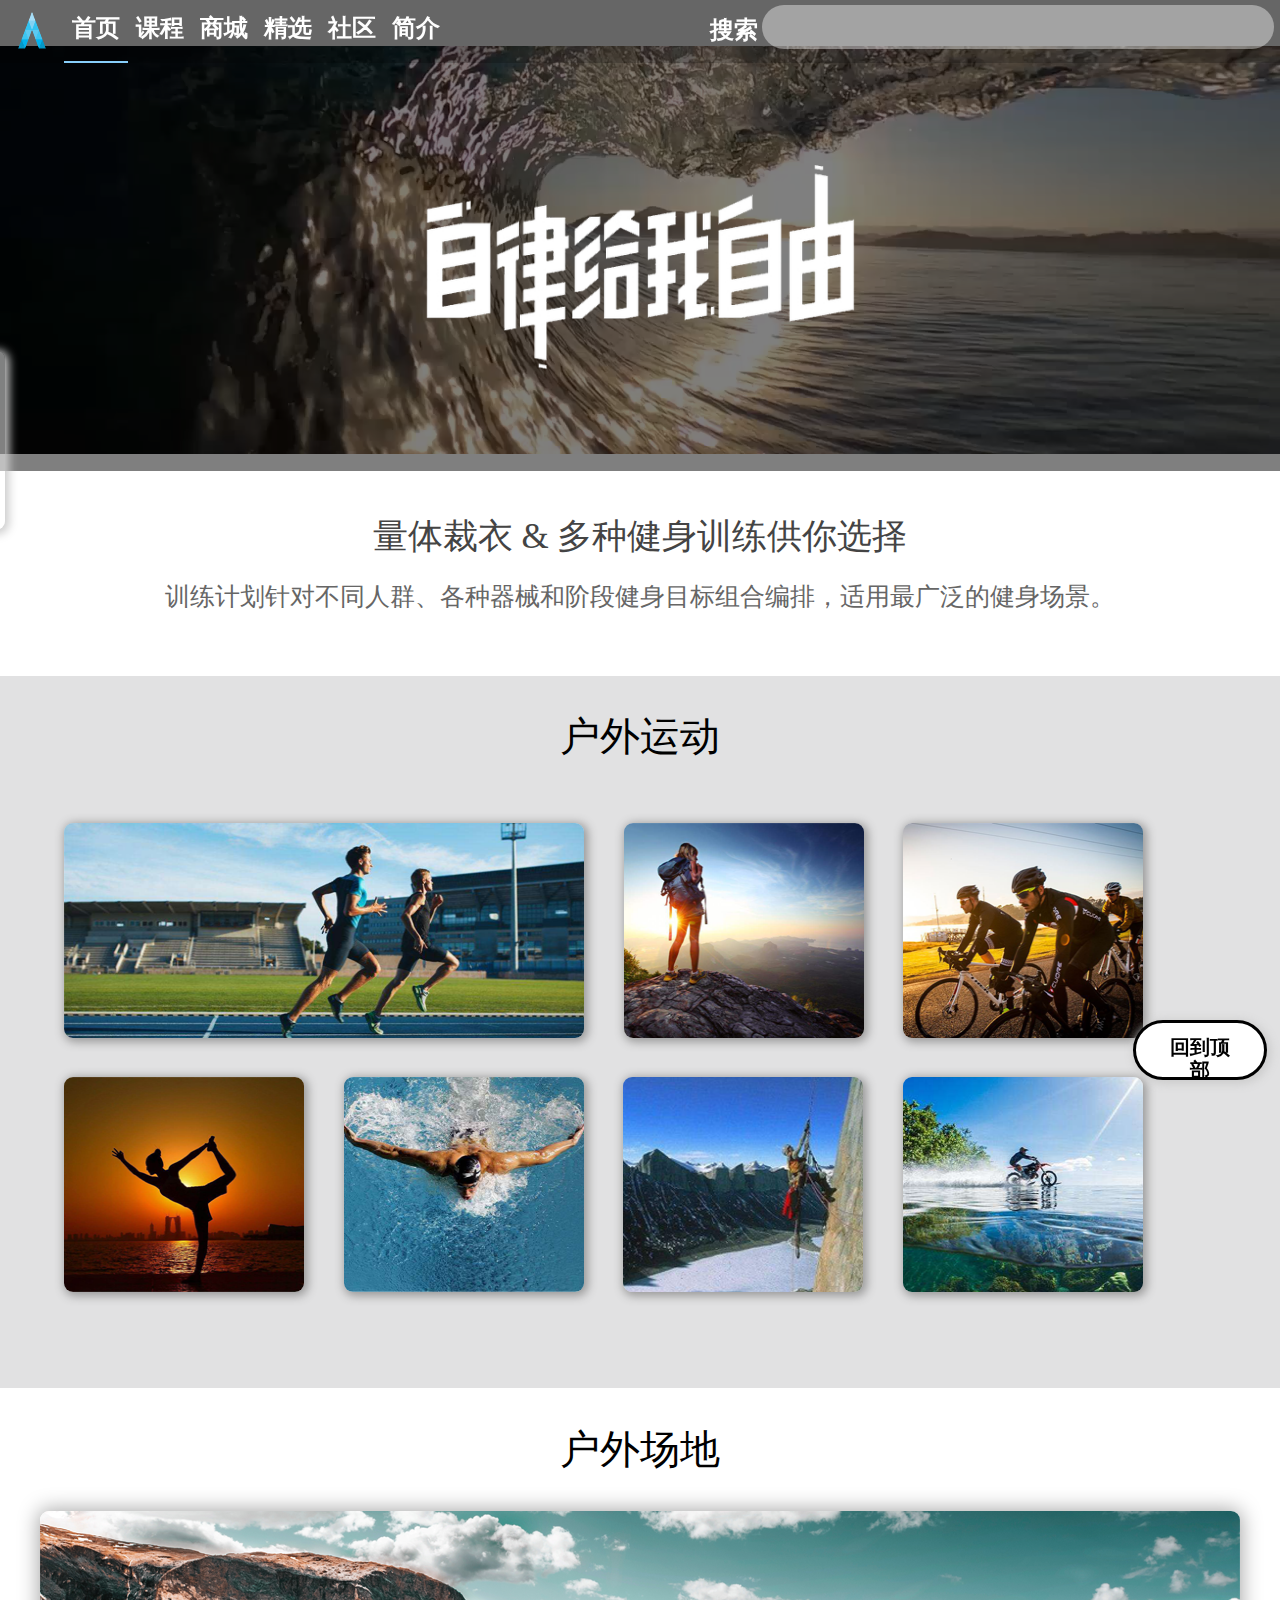
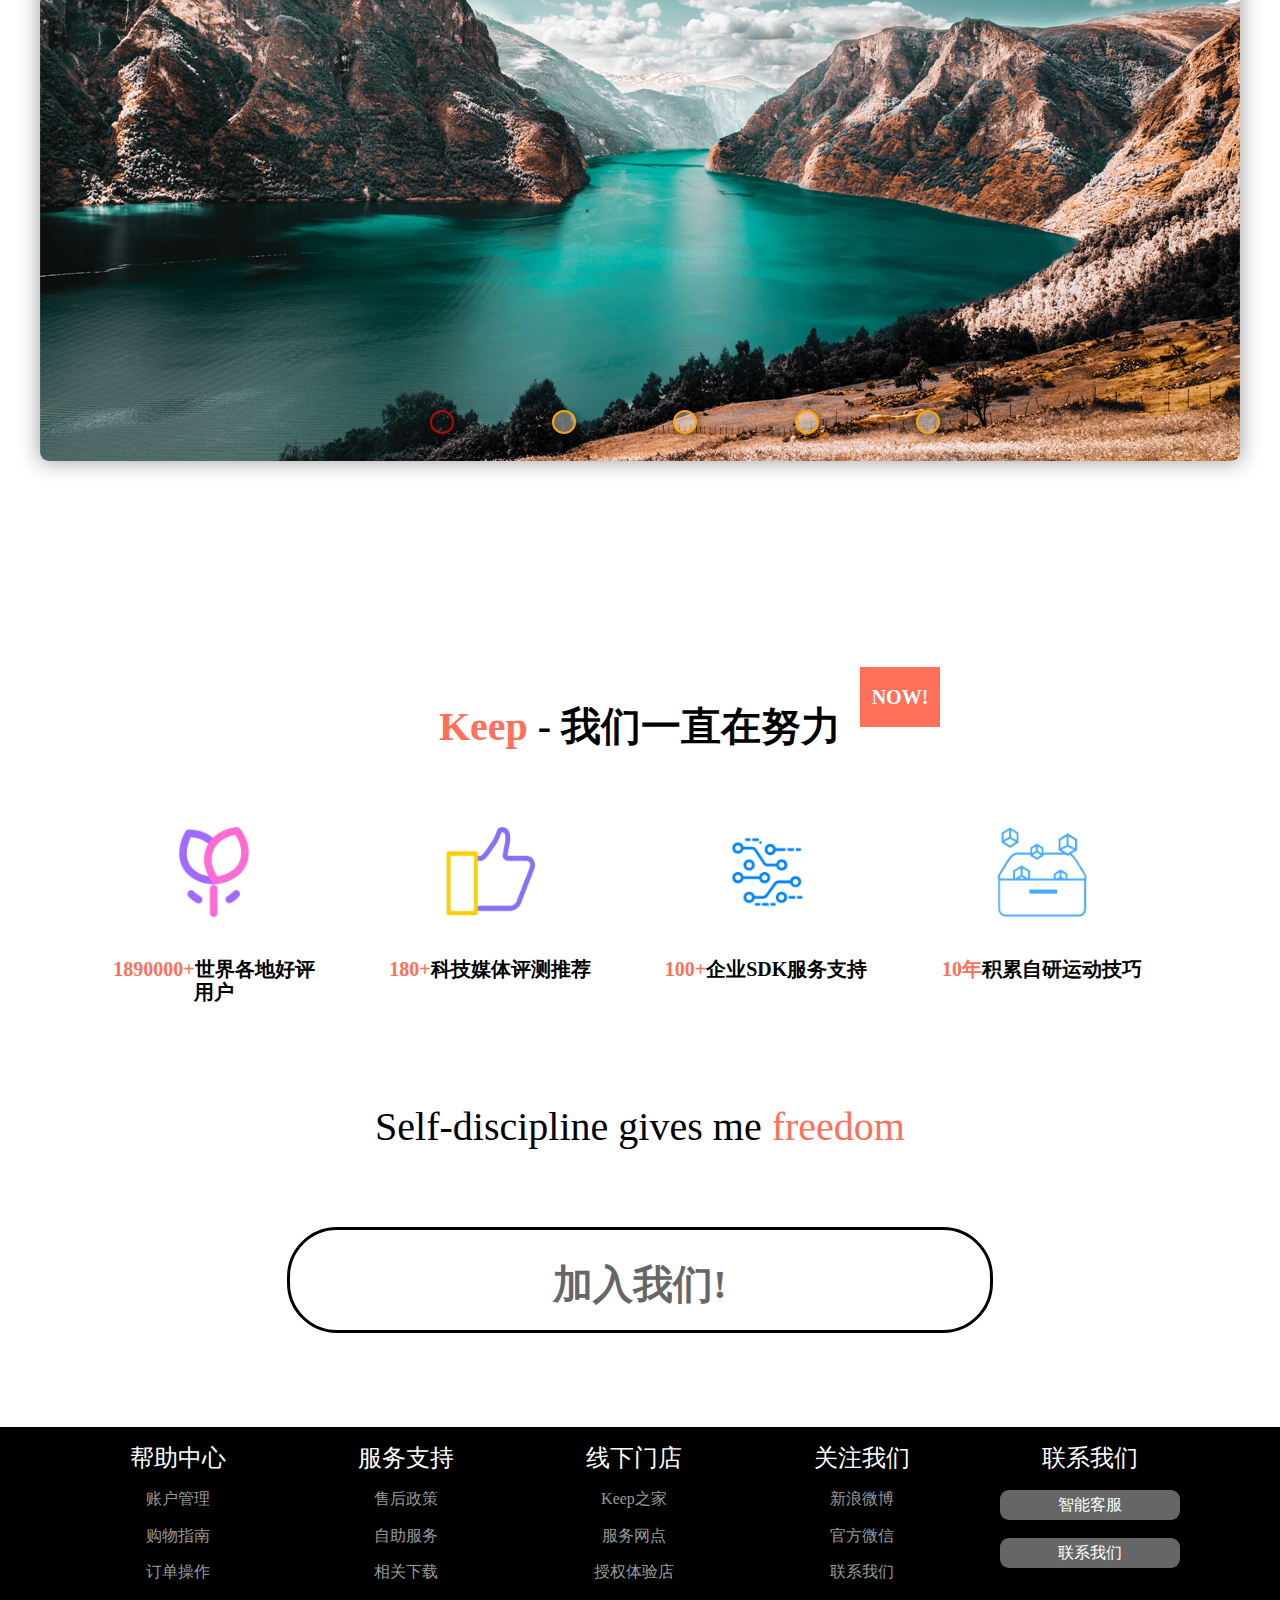
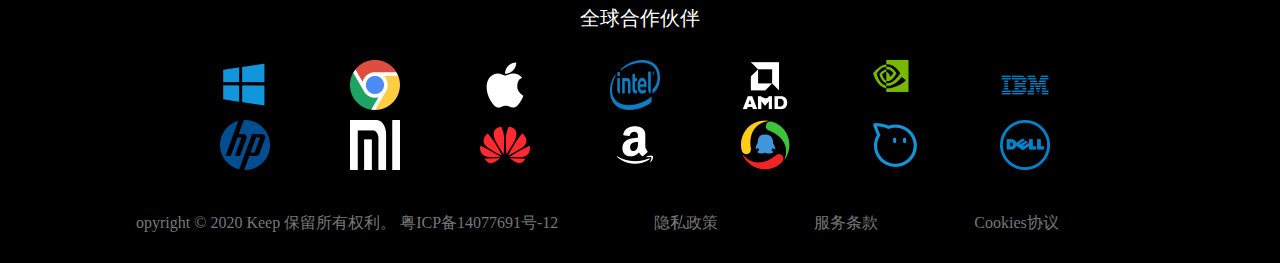
==== index.html @ face9280 "create" ====
<!DOCTYPE html>
<html lang="en">

<head>
    <meta charset="UTF-8">
    <meta name="viewport" content="width=device-width, initial-scale=1.0">
    <title>Keep3.0-自律给我自由</title>
    <link rel="icon" type="image/png" sizes="144x144" href="images/Logo.png">
    <link rel="apple-touch-icon" type="image/png" sizes="144x144" href="images/Logo.png">
    <link rel="stylesheet" href="css/normalize.css">
    <link rel="stylesheet" href="css/main.css">
    <link rel="stylesheet" href="css/top.css">
    <link rel="stylesheet" href="css/video.css">
    <link rel="stylesheet" href="css/lytc.css">
    <link rel="stylesheet" href="css/ydff.css">
    <link rel="stylesheet" href="css/jsqc.css">
    <link rel="stylesheet" href="css/nuli.css">
    <link rel="stylesheet" href="css/jump.css">
    <link rel="stylesheet" href="css/end.css">
    <link rel="stylesheet" href="css/xfc.css">
    <link rel="stylesheet" href="css/goTop.css">
    <script src="css/jquery-3.4.1/jquery-3.4.1.js"></script>
    <script src="script/fuc.js"></script>
    <script src="script/onload.js"></script>
    <script src="script/onclick.js"></script>
    <script src="script/time.js"></script>
</head>

<body>
    <div id="top">
        <ul id="top_left">
            <li><a href="https://kisssum.gitee.io/keep2"><img src="images/Logo.png" alt=""></a></li>
            <li><a href="https://kisssum.gitee.io/keep2">首页</a></li>
            <li><a href="https://www.gotokeep.com/training">课程</a></li>
            <li><a href="https://mall.jd.com/index-1000093043.html">商城</a></li>
            <li><a href="https://www.gotokeep.com/explore">精选</a></li>
            <li><a href="https://www.gotokeep.com/explore">社区</a></li>
            <li><a href="JianJiePager/index.html">简介</a></li>
            <p></p>
        </ul>

        <ul id="top_right">
            <a href="javascript:clickSearchMenu()">搜索</a>
            <input type="text">

            <ul id="top_right_search" style="display: none;">
                <li>谷歌</li>
                <li>百度</li>
                <li>Doge</li>
                <li>360</li>
                <li>搜狗</li>
            </ul>
        </ul>
    </div>

    <div id="video">
        <video id="video_mp4" loop autoplay>
            <source src="video/yd1.mp4">
        </video>

        <div id="video_fg">
            <div id="img"></div>
        </div>
    </div>

    <div id="lytc">
        <p id="p1">量体裁衣 & 多种健身训练供你选择</p>
        <p id="p2">训练计划针对不同人群、各种器械和阶段健身目标组合编排，适用最广泛的健身场景。</p>
    </div>

    <div id="ydff">
        <p id="p1">户外运动</p>
        <ul>
            <li>
                <div class="d1">
                    <div class="d2"></div>
                    <div class="d3">
                        <p>跑步</p>
                    </div>
                </div>
            </li>
            <li>
                <div class="d1">
                    <div class="d2"></div>
                    <div class="d3">
                        <p>登山</p>
                    </div>
                </div>
            </li>
            <li>
                <div class="d1">
                    <div class="d2"></div>
                    <div class="d3">
                        <p>骑行</p>
                    </div>
                </div>
            </li>
            <li>
                <div class="d1">
                    <div class="d2"></div>
                    <div class="d3">
                        <p>瑜伽</p>
                    </div>
                </div>
            </li>
            <li>
                <div class="d1">
                    <div class="d2"></div>
                    <div class="d3">
                        <p>游泳</p>
                    </div>
                </div>
            </li>
            <li>
                <div class="d1">
                    <div class="d2"></div>
                    <div class="d3">
                        <p>攀岩</p>
                    </div>
                </div>
            </li>
            <li>
                <div class="d1">
                    <div class="d2"></div>
                    <div class="d3">
                        <p>水上摩托</p>
                    </div>
                </div>
            </li>
        </ul>
    </div>

    <div id="jsqc">
        <p>户外场地</p>

        <div id="imgBox">
            <div id="imgBoxList">
                <img src="./images/jsqc/p1.png">
                <img src="./images/jsqc/p2.png">
                <img src="./images/jsqc/p3.png">
                <img src="./images/jsqc/p4.png">
                <img src="./images/jsqc/p5.png">
                <img src="./images/jsqc/p1.png">
            </div>

            <ul>
                <li class="active"></li>
                <li></li>
                <li></li>
                <li></li>
                <li></li>
            </ul>
        </div>
    </div>

    <div id="nuli">
        <div id="nuli1">
            <div id="nuli1-1">
                <p><span>Keep</span> - 我们一直在努力</p>
                <div>NOW!</div>
            </div>

            <ul>
                <li>
                    <div></div>
                    <p><span>1890000+</span>世界各地好评用户</p>
                </li>
                <li>
                    <div></div>
                    <p><span>180+</span>科技媒体评测推荐</p>
                </li>
                <li>
                    <div></div>
                    <p><span>100+</span>企业SDK服务支持</p>
                </li>
                <li>
                    <div></div>
                    <p><span>10年</span>积累自研运动技巧</p>
                </li>
            </ul>

            <div id="nuli1-2">
                <p>Self-discipline gives me <span> freedom</span></p>
            </div>

            <div class="yes">
                <div id="yes-1">
                    <a href="javascript:jump()">加入我们!</a>
                </div>
            </div>
        </div>
    </div>

    <div id="jump">
        <form novalidate class="contact_form" action="nextPage/index.html" method="GET" name="contact_form"
            onsubmit="return checkout()">
            <ul>
                <li>
                    <h2>联系我们</h2>
                </li>
                <li>
                    <label for="name">姓名:</label>
                    <input id="jname" type="text" name="name" placeholder="Javin" required>
                </li>
                <li>
                    <label for="email">Emial:</label>
                    <input id="jemial" type="email" name="email" placeholder="javin@example.com" required />
                    <span class="form_hint">正确格式为：javin@example.com</span>
                </li>
                <li>
                    <label for="website">网站:</label>
                    <input id="jwebsite" type="url" name="website" placeholder="http://www.jiawin.com" required
                        pattern="(http|https)://.+" />
                    <span class="form_hint">正确格式为：http://www.jiawin.com</span>
                </li>
                <li>
                    <label for="message">留言:</label>
                    <textarea id="jmsg" name="message" cols="40" rows="6" required></textarea>
                </li>
                <li>
                    <button class="submit" type="submit">提交</button>
                    <button class="close" type="button" onclick="bd_cancel()">取消</button>
                    <button class="cx" type="button" onclick="bd_clear()">重写</button>
                </li>
            </ul>
        </form>
    </div>

    <div id="end">
        <div id="end_kj">

            <ul id="end_u1">
                <li>
                    <p class="end_p1">帮助中心</p>
                    <a href="###">
                        <p>账户管理</p>
                    </a>
                    <a href="###">
                        <p>购物指南</p>
                    </a>
                    <a href="###">
                        <p>订单操作</p>
                    </a>
                </li>
                <li>
                    <p class="end_p1">服务支持</p>
                    <a href="###">
                        <p>售后政策</p>
                    </a>
                    <a href="###">
                        <p>自助服务</p>
                    </a>
                    <a href="###">
                        <p>相关下载</p>
                    </a>
                </li>
                <li>
                    <p class="end_p1">线下门店</p>
                    <a href="###">
                        <p>Keep之家</p>
                    </a>
                    <a href="###">
                        <p>服务网点</p>
                    </a>
                    <a href="###">
                        <p>授权体验店</p>
                    </a>
                </li>
                <li>
                    <p class="end_p1">关注我们</p>
                    <a href="###">
                        <p>新浪微博</p>
                    </a>
                    <a href="###">
                        <p>官方微信</p>
                    </a>
                    <a href="###">
                        <p>联系我们</p>
                    </a>
                </li>
                <li>
                    <p class="end_p1">联系我们</p>
                    <div><a href="###">
                            <p>智能客服</p>
                        </a></div>
                    <div><a href="https://www.gotokeep.com/about#location">
                            <p>联系我们</p>
                        </a></div>
                </li>
            </ul>

            <div id="hzhb">
                <p>全球合作伙伴</p>

                <ul>
                    <li>
                        <a href="https://www.microsoft.com/zh-cn/" target="__blank">
                            <img src="images/hzdx/weiruan.png">
                        </a>
                    </li>
                    <li>
                        <a href="https://www.google.cn/intl/zh-CN/chrome/" target="__blank">
                            <img src="images/hzdx/guge.png">
                        </a>
                    </li>
                    <li>
                        <a href="https://www.apple.com.cn/" target="__blank">
                            <img src="images/hzdx/pingguo.png">
                        </a>
                    </li>
                    <li>
                        <a href="https://www.intel.cn/" target="__blank">
                            <img src="images/hzdx/intel.png">
                        </a>
                    </li>
                    <li>
                        <a href="https://www.amd.com/zh-hans" target="__blank">
                            <img src="images/hzdx/AMD.png">
                        </a>
                    </li>
                    <li>
                        <a href="https://www.nvidia.cn/" target="__blank">
                            <img src="images/hzdx/nvidia.png">
                        </a>
                    </li>
                    <li>
                        <a href="https://www.ibm.com/cn-zh" target="__blank">
                            <img src="images/hzdx/ibm.png">
                        </a>
                    </li>
                    <li>
                        <a href="https://www8.hp.com/" target="__blank">
                            <img src="images/hzdx/huipu.png">
                        </a>
                    </li>
                    <li>
                        <a href="https://www.mi.com/" target="__blank">
                            <img src="images/hzdx/xiaomi.png">
                        </a>
                    </li>
                    <li>
                        <a href="https://www.vmall.com/" target="__blank">
                            <img src="images/hzdx/huawei.png">
                        </a>
                    </li>
                    <li>
                        <a href="https://www.amazon.cn/" target="__blank">
                            <img src="images/hzdx/yamaxun.png">
                        </a>
                    </li>
                    <li>
                        <a href="https://www.tencent.com/" target="__blank">
                            <img src="images/hzdx/tengxun.png">
                        </a>
                    </li>
                    <li>
                        <a href="https://www.aliyun.com/" target="__blank">
                            <img src="images/hzdx/ali.png">
                        </a>
                    </li>
                    <li>
                        <a href="https://www.dell.com/" target="__blank">
                            <img src="images/hzdx/daier.png">
                        </a>
                    </li>
                </ul>
            </div>

            <ul id="u3">
                <li>
                    <p>opyright © 2020 Keep 保留所有权利。 粤ICP备14077691号-12</p>
                </li>
                <li><a href="https://www.gotokeep.com/privacy">隐私政策</a></li>
                <li><a href="###">服务条款</a></li>
                <li><a href="###">Cookies协议</a></li>
            </ul>

        </div>
    </div>

    <div id="xfc">
        <ul>
            <li>
                <a href="https://www.github.com/">
                    <img alt="">
                </a>
            </li>
            <li>
                <a href="https://weibo.com/">
                    <img alt="">
                </a>
            </li>
            <li>
                <a href="https://www.facebook.com/">
                    <img alt="">
                </a>
            </li>
            <li>
                <a href="https://im.qq.com/">
                    <img alt="">
                </a>
            </li>
        </ul>
    </div>

    <div id="goTop">
        <a href="javascript:clickGoTop()">回到顶部</a>
    </div>

</body>

</html>
---- css/main.css ----
* {
    margin: 0;
    padding: 0;
}
---- css/top.css ----
#top {
    position: fixed;
    z-index: 12;
    top: 0;

    width: 100%;
    height: 7%;

    background-color: rgba(0, 0, 0, .6);

    transition: .4s;
}

#top ul {
    float: left;
}

#top #top_left,
#top_right {
    width: 50%;
    height: 100%;

    list-style: none;

    overflow: hidden;
}

/* top_left */
#top #top_left li {
    margin-top: 1%;

    float: left;

    width: 10%;
    height: 70%;

    text-align: center;
    line-height: 40px;

    border-top: solid 2px rgba(0, 0, 0, 0);
    border-radius: 120px;

    transition: .5s;
}

#top #top_left li:first-child {
    margin-right: 0;
}

#top #top_left li:first-child:hover {
    border-top: solid 2px rgba(0, 0, 0, 0);
}

#top #top_left li a {
    color: white;
    text-decoration: none;
    font-size: 24px;
    font-weight: bold;

    transition: .5s;
}

#top #top_left li a:hover {
    color: #87CEFA;
}

#top #top_left li a.cur {
    color: #87CEFA;
}

#top #top_left li a img {
    width: 50%;
    height: 100%;
}

#top #top_left p {
    position: absolute;
    bottom: 0%;
    left: 5%;
    width: 5%;
    border-top: 2px solid #87CEFA;
}

/* top_right */
#top #top_right a {
    margin-left: 11%;
    line-height: 60px;

    color: white;

    font-size: 24px;
    font-weight: bold;
    text-decoration: none;

    transition: .5s;
}

#top #top_right a:hover {
    color: #87CEFA;
}

#top #top_right input {
    margin-top: 0.8%;
    margin-right: 1%;

    width: 80%;
    height: 70%;
    float: right;

    border-radius: 50px;
    border: 0;
    background-color: rgba(255, 255, 255, .4);

    color: white;
    font-size: 25px;
    font-weight: bold;
    text-indent: 1em;
}

#top #top_right_search {
    position: absolute;
    top: 110%;
    left: 54.5%;

    width: 5%;
    height: 600%;

    background-color: rgba(0, 0, 0, .6);
    list-style: none;
    border-radius: 12px;
}

#top #top_right_search li {
    margin: 13% auto;
    overflow: hidden;

    width: 90%;
    height: 16%;

    line-height: 50px;
    text-align: center;
    font-size: 25px;
    color: white;
    font-weight: bold;

    border-left: solid 2px rgba(0, 0, 0, 0);
    border-right: solid 2px rgba(0, 0, 0, 0);
    border-radius: 9px;

    transition: .5s;
}

#top #top_right_search li:hover {
    border-left: solid 2px white;
    border-right: solid 2px white;
}
---- css/video.css ----
#video {
    margin: 3.6% auto;
    width: 100%;
}

/*  video_mp4  */
#video #video_mp4 {
    width: 100%;
}

/*  video_fg */
#video #video_fg {
    position: absolute;
    top: 7%;
    width: 100%;

    background: rgba(0, 0, 0, .5);

    transition: .5s;
}

#video #video_fg:hover {
    background: rgba(0, 0, 0, 0);
}

/*  video_img */
#video #img {
    margin: 8% auto;

    width: 35%;
    height: 50%;

    background: url(../images/zilu.png) no-repeat;
    background-size: 100% 100%;
}
---- css/lytc.css ----
#lytc {
    text-align: center;
}

#lytc #p1 {
    padding-top: 1%;

    font-size: 35px;
    color: #444;
}

#lytc #p2 {
    margin-bottom: 5%;
    padding-top: 2%;

    font-size: 25px;
    color: #666;
}
---- css/ydff.css ----
#ydff {
    width: 100%;

    background-color: #e1e1e2;
}

/* p1 */
#ydff #p1 {
    padding: 3% 0;

    text-align: center;
    font-size: 40px;
}

/* ul */
#ydff ul {
    margin: 0 auto;
    padding-bottom: 7%;

    list-style: none;

    width: 1200px;
    height: 500px;
}

#ydff ul li {
    margin-top: 2%;
    margin-left: 2%;
    margin-bottom: 1.3%;
    margin-right: 1.3%;

    float: left;

    width: 240px;
    height: 215px;

    transition: .8s;

    border-radius: 9px;
    box-shadow: 2px 2px 10px 2px #999;
}

#ydff ul li:nth-child(1) {
    width: 520px;
    background: url(../images/ydff/paobu.png);
    background-size: 100% 100%;
}

#ydff ul li:nth-child(2) {
    background: url(../images/ydff/dengshan.png) no-repeat;
    background-size: 100% 100%;
}

#ydff ul li:nth-child(3) {
    background: url(../images/ydff/qixing.png);
    background-size: 100% 100%;
}

#ydff ul li:nth-child(4) {
    background: url(../images/ydff/yujia.png);
    background-size: 100% 100%;
}

#ydff ul li:nth-child(5) {
    background: url(../images/ydff/youyong.png);
    background-size: 100% 100%;
}

#ydff ul li:nth-child(6) {
    background: url(../images/ydff/panyan.png);
    background-size: 100% 100%;
}

#ydff ul li:nth-child(7) {
    background: url(../images/ydff/ssmt.png);
    background-size: 100% 100%;
}

#ydff ul li:hover {
    transform: scale(1.08);
}

/* d1  */
#ydff ul li .d1 {
    height: 215px;
    background: rgba(0, 0, 0, 0);
    transition: 1s;
}

#ydff ul li:hover .d1 {
    border-radius: 9px;
    background-color: rgba(0, 0, 0, .3);
}

#ydff ul li .d2 {
    margin: 0 auto;
    width: 200px;
    height: 140px;
    transition: 1s;
}

#ydff ul li:hover .d2 {
    background: url(../images/m1.png) no-repeat;
    background-size: 200px 160px;
}

#ydff ul li .d3 {
    margin: 20px 20px;
    text-align: center;
}

#ydff ul li .d3 p {
    font-size: 25px;
    font-weight: bold;
    transition: .5s;
    color: rgba(0, 0, 0, 0);
}

#ydff ul li:hover .d3 p {
    color: rgba(256, 256, 256, 1);
}
---- css/jsqc.css ----
#jsqc {
    width: 100%;
    height: 800px;
}

#jsqc p {
    margin: 3% 0;

    text-align: center;
    font-size: 40px;
}

#jsqc #imgBox {
    margin: 0 auto;
    position: relative;

    width: 1200px;
    height: 550px;

    border-radius: 9px;
    box-shadow: 0 0 20px 2px #aaa;

    overflow: hidden;
    transition: .8s;
}

#jsqc #imgBox:hover {
    transform: scale(1.1);
    box-shadow: 10px 10px 30px 2px #aaa;
}

#jsqc #imgBoxList {
    margin: 0 auto;
    width: 7200px;
    height: 550px;
}

#jsqc #imgBoxList img {
    float: left;
}

#jsqc ul {
    width: 510px;
    position: absolute;
    right: 25%;
    bottom: 5%;
    list-style: none;
    display: flex;
    justify-content: space-between;
}

#jsqc li {
    width: 20px;
    height: 20px;

    background-color: rgba(255, 255, 255, .4);
    box-shadow: 2px 2px 6px 2px rgba(0, 0, 0, .3);
    border: solid 2px orange;
    border-radius: 50%;

    transition: .7s;
}

#jsqc li.active {
    background-color: rgba(100, 100, 100, 0);
    border: solid 2px rgba(255, 0, 0, .7);
}
---- css/nuli.css ----
#nuli #nuli1 {
    margin: 0 auto;

    width: 100%;

    text-align: center;
}

/* nuli1-1 */
#nuli #nuli1-1 {
    margin: 0 auto;

    width: 1200px;
    height: 200px;
}

#nuli #nuli1-1 p {
    font-size: 40px;
    font-weight: bold;
    line-height: 200px;
}

#nuli #nuli1-1 div {
    margin: -160px 820px;

    width: 80px;
    height: 60px;

    line-height: 60px;
    font-size: 20px;
    font-weight: bold;
    color: white;

    background: #ff705b;
}

/* ul */
#nuli #nuli1 ul {
    margin: 0 auto;

    list-style: none;

    overflow: hidden;

    width: 1200px;
    height: 200px;
}

#nuli #nuli1 ul li {
    margin-left: 6%;

    width: 17%;
    height: 90px;

    float: left;
}

#nuli #nuli1 ul li div {
    margin: 0 auto;
    width: 90px;
    height: 90px;
}

#nuli #nuli1 ul li:nth-child(1) div {
    background: url(../images/努力/花.png) no-repeat;
    background-size: 90px 90px;
}

#nuli #nuli1 ul li:nth-child(2) div {
    background: url(../images/努力/好评.png) no-repeat;
    background-size: 90px 90px;
}

#nuli #nuli1 ul li:nth-child(3) div {
    background: url(../images/努力/支持.png) no-repeat;
    background-size: 90px 90px;
}

#nuli #nuli1 ul li:nth-child(4) div {
    background: url(../images/努力/积累.png) no-repeat;
    background-size: 90px 90px;
}

/* nuli1-2 */
#nuli #nuli1-2 {
    margin: 0 auto;

    width: 1200px;
    height: 200px;
}

#nuli #nuli1-2 p {
    font-size: 40px;
    line-height: 200px;
}

/* p */
#nuli #nuli1 span {
    color: #ff705b;
}

#nuli #nuli1 ul p span {
    font-size: 20px;
}

#nuli #nuli1 ul li p {
    margin-top: 20%;

    font-size: 20px;
    font-weight: bold;
}

/* yes */
#nuli #nuli1 .yes {
    width: 100%;
    height: 200px;
}

#nuli #nuli1 .yes #yes-1 {
    margin: 0 auto;

    width: 700px;
    height: 100px;

    border: solid 3px black;
    border-radius: 50px;

    transition: .5s;
}

#nuli #nuli1 .yes #yes-1:hover {
    background: black;
}

#nuli #nuli1 .yes #yes-1 a {
    color: #666;

    font-size: 40px;
    font-weight: bold;
    line-height: 110px;
    text-decoration: none;

    transition: 1s;
}

#nuli #nuli1 .yes #yes-1:hover a {
    color: #ff705b;
}
---- css/jump.css ----
#jump {
    position: fixed;
    top: 20%;
    left: 25%;

    width: 50%;
    height: 60%;

    border-radius: 90px;
    border: solid 2px white;
    box-shadow: 1px 1px 1px 1px #ccc;
    background-color: rgba(255, 255, 255, .9);

    display: none;
}

#jump ul {
    margin: 7% auto;

    width: 70%;
}

#jump ul li {
    width: 100%;
}

#jump ul li:last-child {
    margin: 0 auto;
    height: 30px;
}

#jump ul li:last-child button {
    margin-right: 3%;
    width: 10%;
    height: 25px;
    float: left;
}

#jump ul li:last-child button:first-child {
    margin-left: 25%;
}

::-webkit-input-placeholder {
    color: orangered;
}

*:focus {
    outline: none;
}

.contact_form h2,
.contact_form label {
    font-family: Georgia, 'Times New Roman', Times, serif;
}

.form_hint,
.required_notification {
    font-size: 13px;
}

.contact_form ul {
    width: 750px;
    list-style-type: none;
    list-style-position: outside;
    margin: 0;
    padding: 0;
}

.contact_form li {
    padding: 12px;
    border-bottom: 1px solid #eee;
    position: relative;
}

.contact_form li:first-child,
.contact_form li:last-child {
    border-bottom: 1px solid #777;
}

.contact_form h2 {
    margin: 0;
    display: inline;
}

.required_notification {
    color: #d45252;
    margin: 5px 0 0 0;
    display: inline;
    float: right;
}

.contact_form label {
    width: 150px;
    margin-top: 3px;
    display: inline-block;
    float: left;
    padding: 3px;
}

.contact_form input {
    height: 20px;
    width: 220px;
    padding: 5px 8px;
}

.contact_form textarea {
    padding: 8px;
    width: 300px;
}

.contact_form input,
.contact_form textarea {
    border: 1px solid #aaa;
    box-shadow: 0px 0px 3px #ccc, 0 10px 15px #eee inset;
    border-radius: 2px;
}

.contact_form input:focus,
.contact_form textarea:focus {
    background: #fff;
    border: 1px solid #555;
    box-shadow: 0 0 3px #aaa;
}

button .submit {
    background-color: #68b12f;
    background: -webkit-gradient(linear, left top, left bottom, from(#68b12f), to(#50911e));
    background: -webkit-linear-gradient(top, #68b12f, #50911e);
    background: -moz-linear-gradient(top, #68b12f, #50911e);
    background: -ms-linear-gradient(top, #68b12f, #50911e);
    background: -o-linear-gradient(top, #68b12f, #50911e);
    background: linear-gradient(top, #68b12f, #50911e);
    border: 1px solid #509111;
    border-bottom: 1px solid #5b992b;
    border-radius: 3px;
    -webkit-border-radius: 3px;
    -moz-border-radius: 3px;
    -ms-border-radius: 3px;
    -o-border-radius: 3px;
    box-shadow: inset 0 1px 0 0 #9fd574;
    -webkit-box-shadow: 0 1px 0 0 #9fd574 inset;
    -moz-box-shadow: 0 1px 0 0 #9fd574 inset;
    -ms-box-shadow: 0 1px 0 0 #9fd574 inset;
    -o-box-shadow: 0 1px 0 0 #9fd574 inset;
    color: white;
    font-weight: bold;
    padding: 6px 20px;
    text-align: center;
    text-shadow: 0 -1px 0 #396715;
}

button.submit:hover {
    opacity: .85;
    cursor: pointer;
}

button.submit:active {
    border: 1px solid #20911e;
    box-shadow: 0 0 10px 5px #356b0b inset;
    -webkit-box-shadow: 0 0 10px 5px #356b0b inset;
    -moz-box-shadow: 0 0 10px 5px #356b0b inset;
    -ms-box-shadow: 0 0 10px 5px #356b0b inset;
    -o-box-shadow: 0 0 10px 5px #356b0b inset;
}

.contact_form input:focus,
.contact_form textarea:focus {
    padding-right: 70px;
}

.contact_form input,
.contact_form textarea {
    -moz-transition: padding .25s;
    -webkit-transition: padding .25s;
    -o-transition: padding .25;
    transition: padding .25s
}

.contact_form input,
.contact_form textarea {
    padding-right: 30px
}

input:required,
textarea:required {
    background: #fff url(../images/prompt-star.png) no-repeat 98% center;
}

::-webkit-validation-bubble-message {
    padding: 1em;
}

.contact_form input:focus:invalid,
.contact_form textarea:focus:invalid {
    background: #fff url(../images/prompt-invalid.png) no-repeat 98% center;
    box-shadow: 0 0 5px #d45252;
    border-color: #b03535;
}

.contact_form input:required:valid,
.contact_form textarea:required:valid {
    background: #fff url(../images/prompt-valid.png) no-repeat 98% center;
    box-shadow: 0 0 5px #5cd053;
    border-color: #28921f
}

.form_hint {
    background: #d45252;
    border-radius: 3px 3px 3px 3px;
    color: white;
    margin-left: 8px;
    padding: 1px 6px;
    z-index: 999;
    position: absolute;
    display: none
}

.form_hint::before {
    content: "\25C0";
    color: #d45252;
    position: absolute;
    top: 1px;
    left: -6px
}

.contact_form input:focus+.form_hint {
    display: inline;
}

.contact_form input:required:valid+.form_hint {
    background: #28921f;
}

.contact_form input:required:valid+.form_hint::before {
    color: #28921f;
}
---- css/end.css ----
#end {
    background-color: #000000;
    padding-bottom: 5px;
}

#end a {
    text-decoration: none;
}

#end #end_kj {
    margin: 0 auto;

    width: 1200px;
}

/* ul */
#end #end_u1 {
    margin: 0 auto;

    height: 160px;

    text-align: center;
    list-style: none;
}

#end #end_u1 li {
    margin-left: 4%;

    width: 15%;

    float: left;
}

#end #end_u1 li .end_p1 {
    font-size: 24px;
    color: white;
}

#end #end_u1 li p {
    margin-top: 10%;

    font-size: 16px;
    color: #999;
}

#end #end_u1 li a p {
    transition: .5s;
}

#end #end_u1 li a p:hover {
    color: pink;
}

#end #end_u1 li:last-child div {
    width: 100%;

    background: #666;
    border-radius: 9px;
}

#end #end_u1 li:last-child div p {
    line-height: 30px;
    color: white;
}

/* hzhb */
#end #hzhb {
    margin: 0 auto;

    width: 1000px;
}

#end #hzhb p {
    margin-top: 2%;

    color: white;

    text-align: center;
    font-size: 20px;
}

#end #hzhb ul {
    margin: 2% auto;

    height: 140px;

    list-style: none;
}

#end #hzhb ul li {
    margin-left: 8%;
    margin-top: 1%;

    float: left;

    width: 50px;
    height: 50px;
}

#end #hzhb ul li img {
    width: 100%;
    height: 100%;
}

/* u3 */
#end #u3 {
    margin: 2% auto;

    width: 1200px;
    height: 20px;

    color: #777;

    list-style: none;
}

#end #u3 li {
    margin-left: 8%;

    float: left;
}

#end #u3 li a {
    color: #777;
}
---- css/xfc.css ----
#xfc {
    position: fixed;
    left: -45px;
    top: 0;

    width: 50px;
    height: 180px;
    background: rgba(255, 255, 255, .5);

    border-top-right-radius: 9px;
    border-bottom-right-radius: 9px;
    box-shadow: 2px 2px 10px 2px #ccc;

    transition: .5s;
}

#xfc ul li {
    list-style: none;

    width: 100%;
    height: 45px;

    line-height: 40px;

    transition: .3s;
}

#xfc ul li:first-child {
    border-top-right-radius: 9px;
}

#xfc ul li img {
    margin-left: 4px;
    width: 40px;
}
---- css/goTop.css ----
#goTop {
    position: fixed;

    right: 1%;
    bottom: 2%;

    width: 10%;
    height: 6%;

    border-radius: 50px;
    box-shadow: 2px 2px 10px 2px #ccc;
    border: solid 3px black;

    background-color: white;

    transition: .7s;
}

#goTop a {
    margin: 10% auto;

    display: block;

    width: 60%;

    text-align: center;
    text-decoration: none;

    font-size: 20px;
    font-weight: bold;

    color: black;

    transition: .5s;
}

#goTop:hover {
    background-color: black;
    border: solid 3px orange;

}

#goTop:hover a {
    color: orange;
}
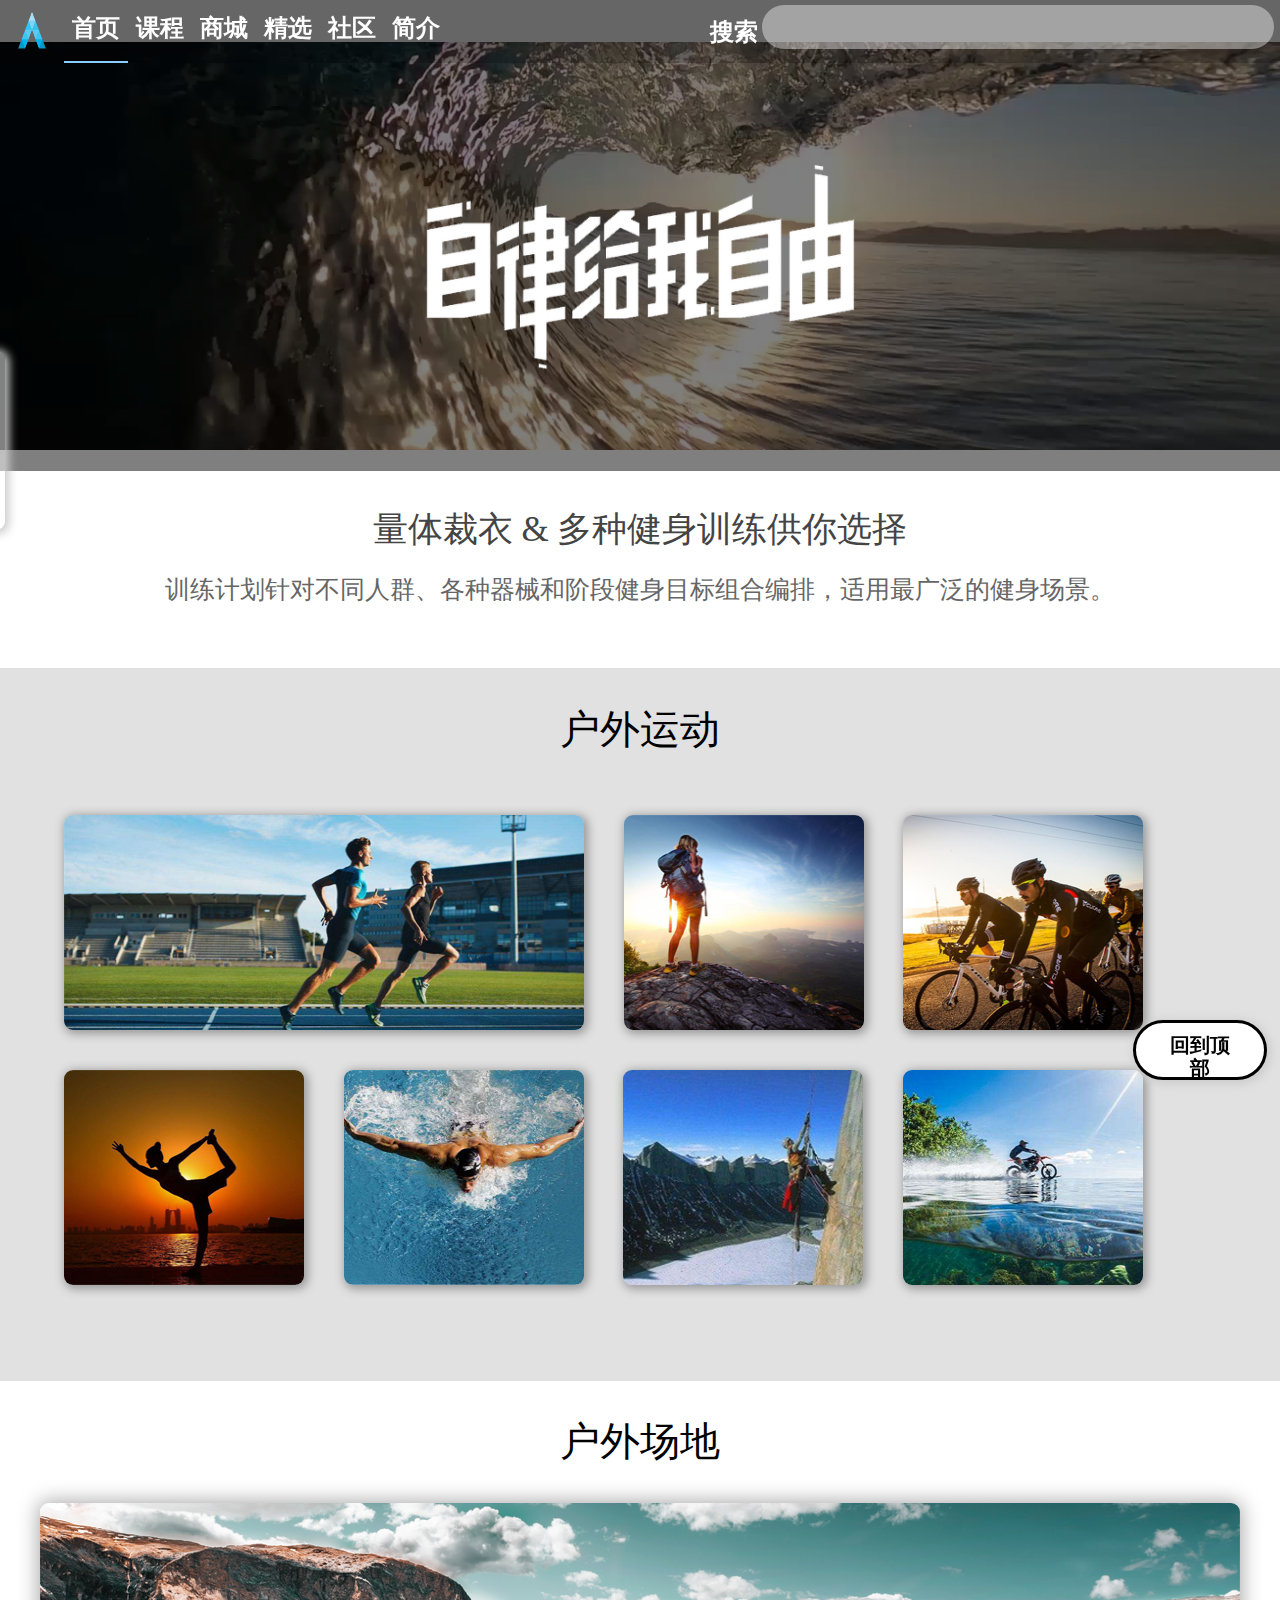
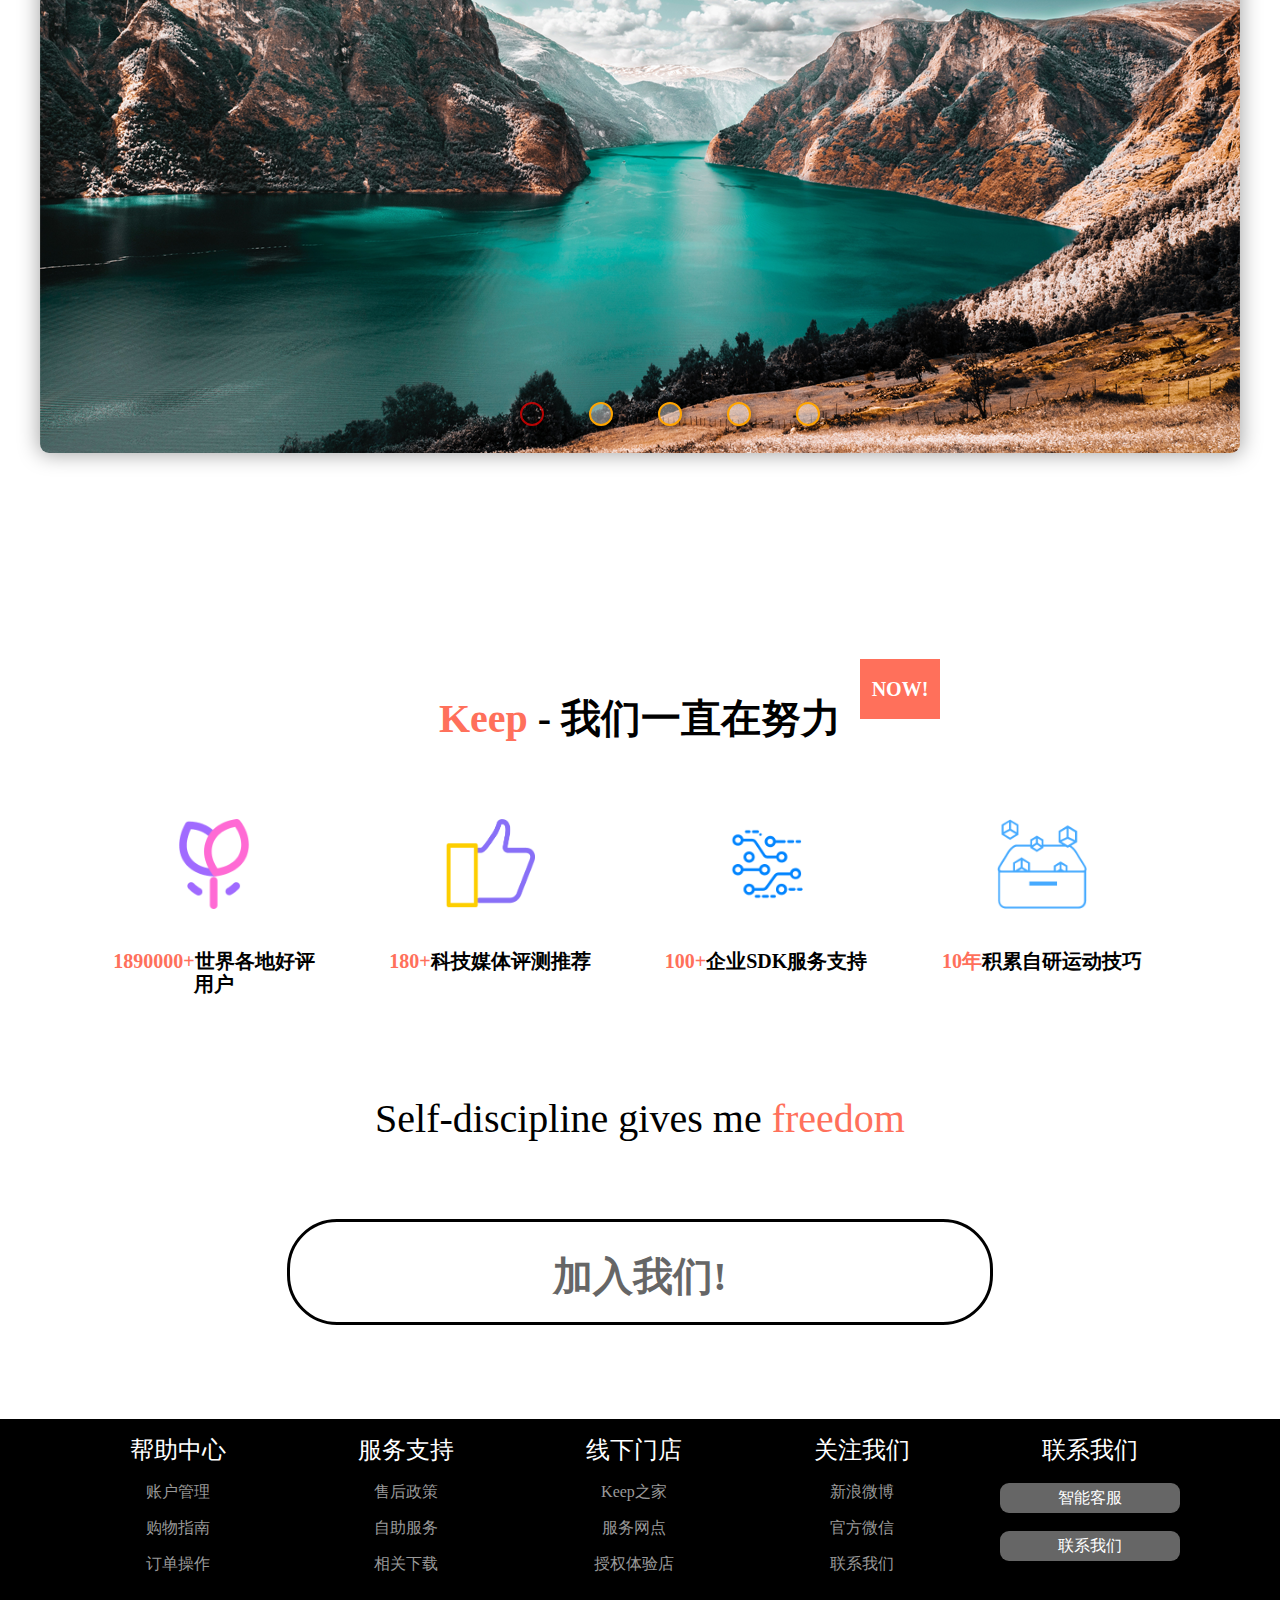
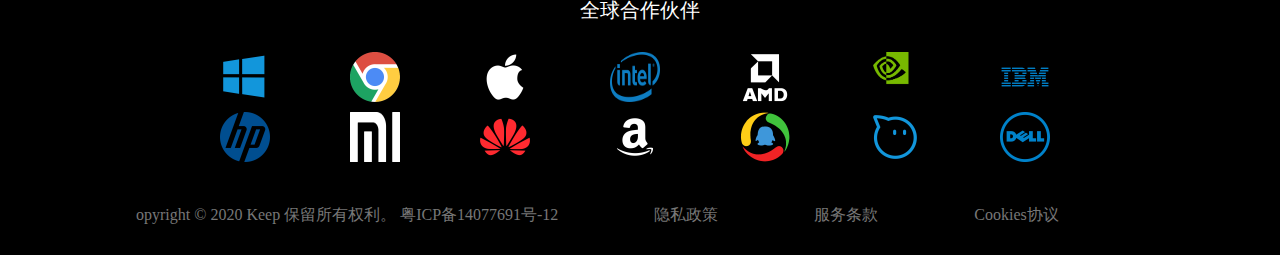
==== commit 315b27f8: "小改细节，添加回顶动画" ====
--- a/index.html
+++ b/index.html
@@ -19,7 +19,7 @@
     <link rel="stylesheet" href="css/end.css">
     <link rel="stylesheet" href="css/xfc.css">
     <link rel="stylesheet" href="css/goTop.css">
-    <script src="css/jquery-3.4.1/jquery-3.4.1.js"></script>
+	<script src="css/jQuery-3.5.1/jquery.js"></script>
     <script src="script/fuc.js"></script>
     <script src="script/onload.js"></script>
     <script src="script/onclick.js"></script>
--- a/css/top.css
+++ b/css/top.css
@@ -84,7 +84,7 @@
 /* top_right */
 #top #top_right a {
     margin-left: 11%;
-    line-height: 60px;
+    line-height: 65px;
 
     color: white;
 
--- a/css/video.css
+++ b/css/video.css
@@ -1,5 +1,5 @@
 #video {
-    margin: 3.6% auto;
+    margin: 3.3% auto;
     width: 100%;
 }
 
--- a/css/jsqc.css
+++ b/css/jsqc.css
@@ -40,9 +40,9 @@
 }
 
 #jsqc ul {
-    width: 510px;
+    width: 25%;
     position: absolute;
-    right: 25%;
+    right: 35%;
     bottom: 5%;
     list-style: none;
     display: flex;
--- a/css/goTop.css
+++ b/css/goTop.css
@@ -17,7 +17,7 @@
 }
 
 #goTop a {
-    margin: 10% auto;
+    margin: 8.5% auto;
 
     display: block;
 
@@ -37,7 +37,6 @@
 #goTop:hover {
     background-color: black;
     border: solid 3px orange;
-
 }
 
 #goTop:hover a {
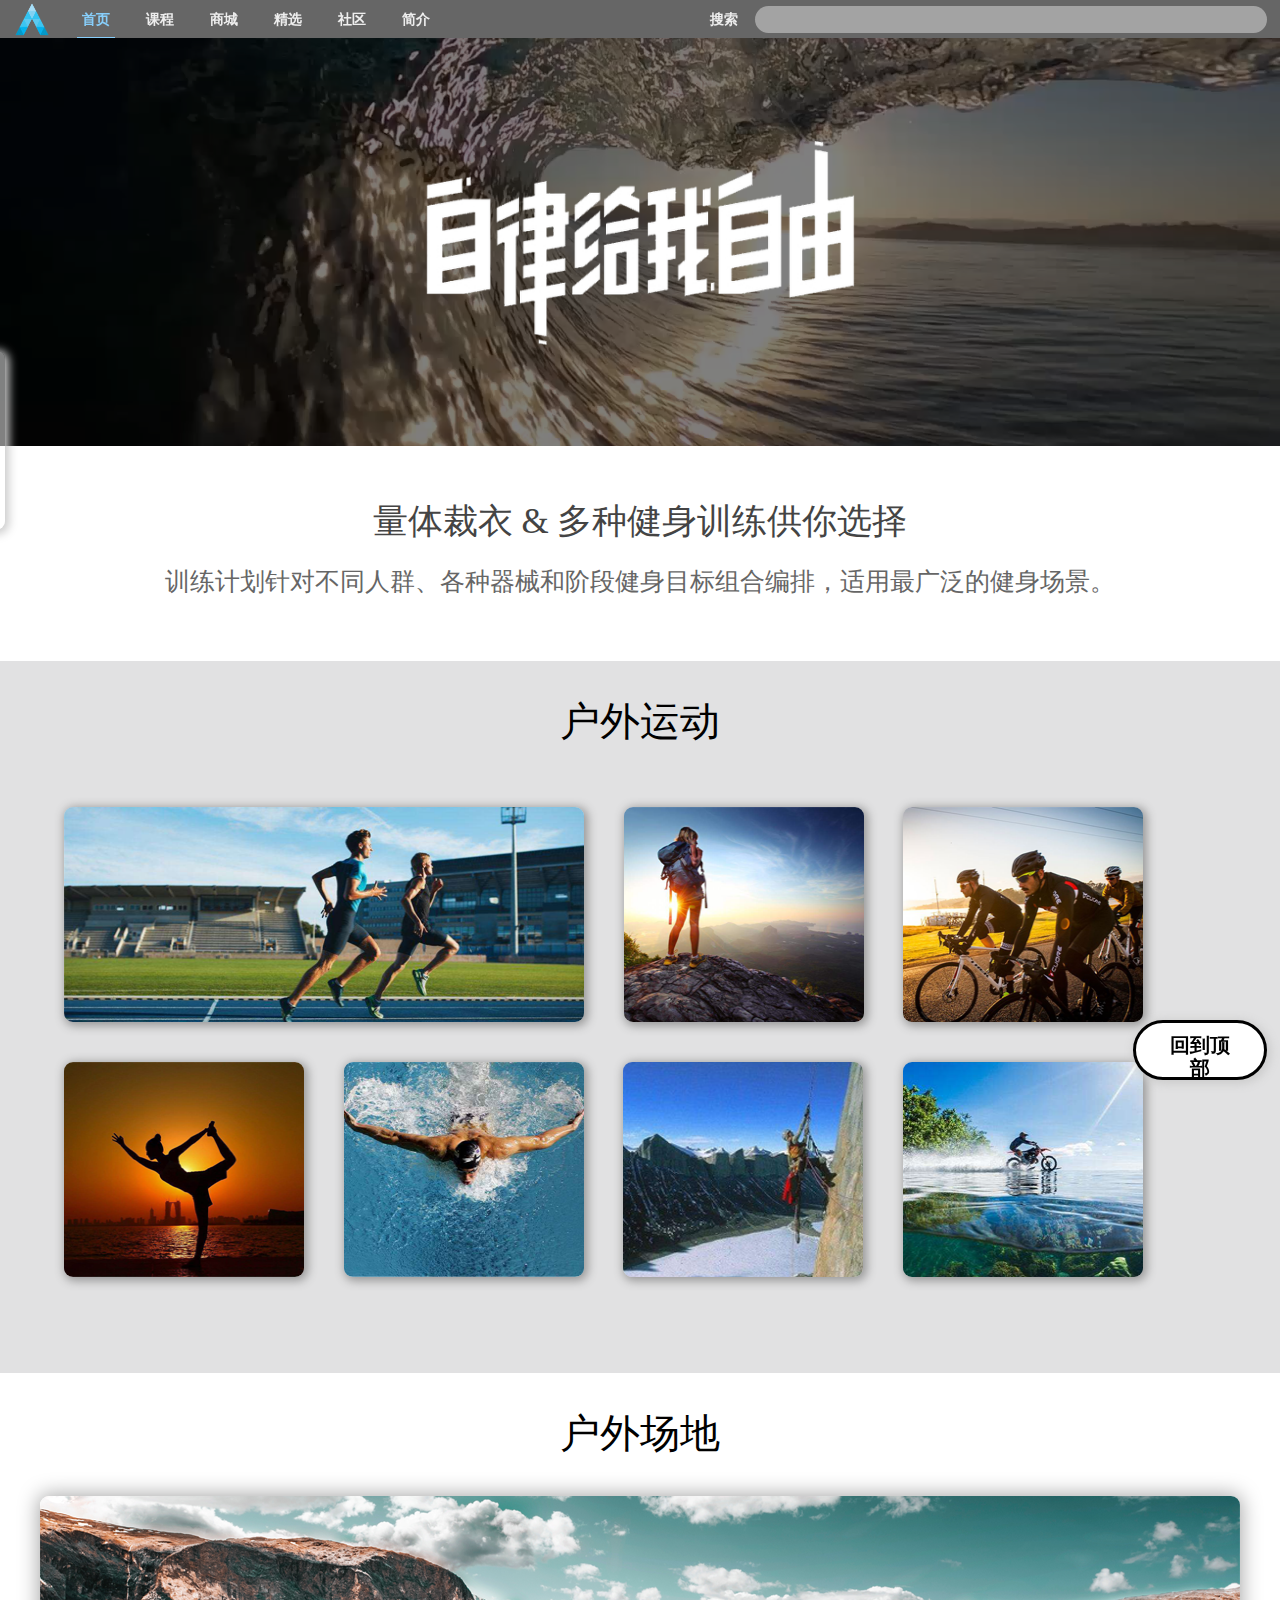
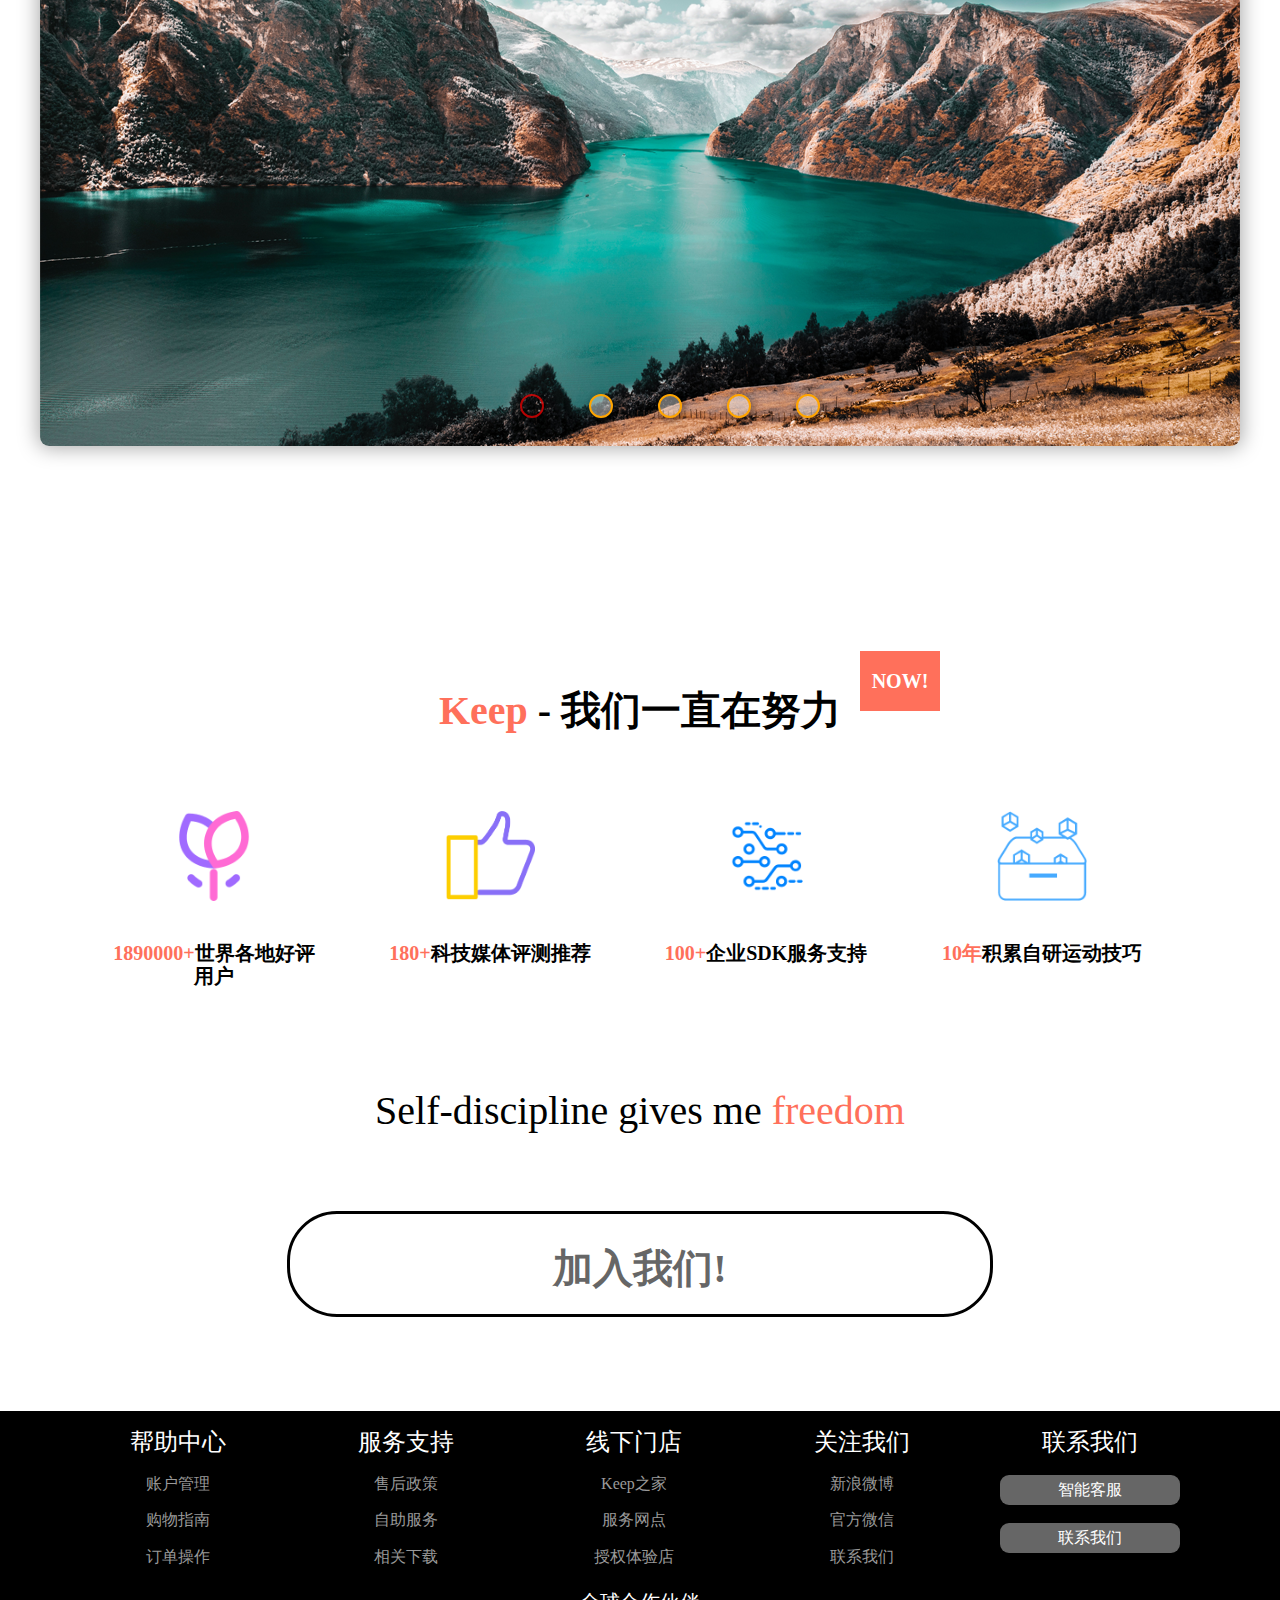
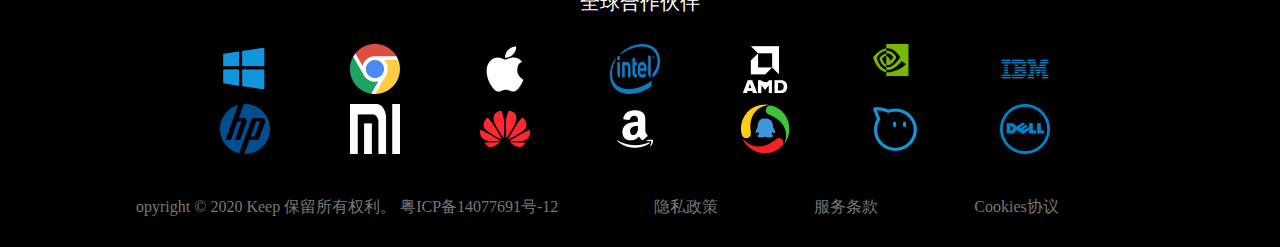
==== commit 86a97308: "顶栏大改" ====
--- a/index.html
+++ b/index.html
@@ -19,7 +19,7 @@
     <link rel="stylesheet" href="css/end.css">
     <link rel="stylesheet" href="css/xfc.css">
     <link rel="stylesheet" href="css/goTop.css">
-	<script src="css/jQuery-3.5.1/jquery.js"></script>
+    <script src="css/jQuery-3.5.1/jquery.js"></script>
     <script src="script/fuc.js"></script>
     <script src="script/onload.js"></script>
     <script src="script/onclick.js"></script>
@@ -30,7 +30,7 @@
     <div id="top">
         <ul id="top_left">
             <li><a href="https://kisssum.gitee.io/keep2"><img src="images/Logo.png" alt=""></a></li>
-            <li><a href="https://kisssum.gitee.io/keep2">首页</a></li>
+            <li><a class="cur" href="https://kisssum.gitee.io/keep2">首页</a></li>
             <li><a href="https://www.gotokeep.com/training">课程</a></li>
             <li><a href="https://mall.jd.com/index-1000093043.html">商城</a></li>
             <li><a href="https://www.gotokeep.com/explore">精选</a></li>
--- a/css/top.css
+++ b/css/top.css
@@ -4,11 +4,11 @@
     top: 0;
 
     width: 100%;
-    height: 7%;
+    height: 3vw;
 
     background-color: rgba(0, 0, 0, .6);
 
-    transition: .4s;
+    transition: top .4s ease-in-out;
 }
 
 #top ul {
@@ -21,43 +21,31 @@
     height: 100%;
 
     list-style: none;
-
     overflow: hidden;
 }
 
 /* top_left */
 #top #top_left li {
-    margin-top: 1%;
-
+    width: 10%;
+    height: 100%;
     float: left;
 
-    width: 10%;
-    height: 70%;
-
     text-align: center;
-    line-height: 40px;
-
-    border-top: solid 2px rgba(0, 0, 0, 0);
-    border-radius: 120px;
-
-    transition: .5s;
 }
 
-#top #top_left li:first-child {
-    margin-right: 0;
-}
-
-#top #top_left li:first-child:hover {
-    border-top: solid 2px rgba(0, 0, 0, 0);
+#top #top_left li:first-child img {
+    width: 3vw;
+    height: 100%;
 }
 
 #top #top_left li a {
-    color: white;
+    color: #eeeeee;
     text-decoration: none;
-    font-size: 24px;
+    font-size: 1.1vw;
     font-weight: bold;
+    line-height: 3vw;
 
-    transition: .5s;
+    transition: color .8s ease-in-out;
 }
 
 #top #top_left li a:hover {
@@ -68,31 +56,25 @@
     color: #87CEFA;
 }
 
-#top #top_left li a img {
-    width: 50%;
-    height: 100%;
-}
-
 #top #top_left p {
     position: absolute;
     bottom: 0%;
-    left: 5%;
-    width: 5%;
-    border-top: 2px solid #87CEFA;
+    left: 6vw;
+    width: 3vw;
+    border-top: 0.15vw solid #87CEFA;
 }
 
 /* top_right */
 #top #top_right a {
     margin-left: 11%;
-    line-height: 65px;
 
-    color: white;
+    color: #eeeeee;
+    text-decoration: none;
+    font-size: 1.1vw;
+    font-weight: bold;
+    line-height: 3vw;
 
-    font-size: 24px;
-    font-weight: bold;
-    text-decoration: none;
-
-    transition: .5s;
+    transition: color .8s ease-in-out;
 }
 
 #top #top_right a:hover {
@@ -100,30 +82,30 @@
 }
 
 #top #top_right input {
-    margin-top: 0.8%;
-    margin-right: 1%;
+    margin-top: 0.45vw;
+    margin-right: 1vw;
 
     width: 80%;
     height: 70%;
     float: right;
 
-    border-radius: 50px;
+    border-radius: 2vw;
     border: 0;
     background-color: rgba(255, 255, 255, .4);
 
     color: white;
-    font-size: 25px;
+    font-size: 1.2vw;
     font-weight: bold;
     text-indent: 1em;
 }
 
 #top #top_right_search {
     position: absolute;
-    top: 110%;
-    left: 54.5%;
+    top: 3.3vw;
+    right: 40.5vw;
 
     width: 5%;
-    height: 600%;
+    height: 20vw;
 
     background-color: rgba(0, 0, 0, .6);
     list-style: none;
@@ -131,23 +113,18 @@
 }
 
 #top #top_right_search li {
-    margin: 13% auto;
-    overflow: hidden;
+    width: 90%;
+    height: 4vw;
 
-    width: 90%;
-    height: 16%;
-
-    line-height: 50px;
+    line-height: 4vw;
     text-align: center;
-    font-size: 25px;
-    color: white;
+    font-size: 1vw;
+    color: #eeeeee;
     font-weight: bold;
 
     border-left: solid 2px rgba(0, 0, 0, 0);
     border-right: solid 2px rgba(0, 0, 0, 0);
-    border-radius: 9px;
-
-    transition: .5s;
+    border-radius: 1vw;
 }
 
 #top #top_right_search li:hover {
--- a/css/video.css
+++ b/css/video.css
@@ -1,5 +1,6 @@
 #video {
-    margin: 3.3% auto;
+    margin-top: 3vw;
+    margin: 3vw auto;
     width: 100%;
 }
 
@@ -11,12 +12,13 @@
 /*  video_fg */
 #video #video_fg {
     position: absolute;
-    top: 7%;
+    top: 3vw;
     width: 100%;
 
     background: rgba(0, 0, 0, .5);
 
-    transition: .5s;
+    /* transition: 1s; */
+    transition: background .6s ease-in-out;
 }
 
 #video #video_fg:hover {
@@ -25,7 +27,7 @@
 
 /*  video_img */
 #video #img {
-    margin: 8% auto;
+    margin: 8vw auto;
 
     width: 35%;
     height: 50%;
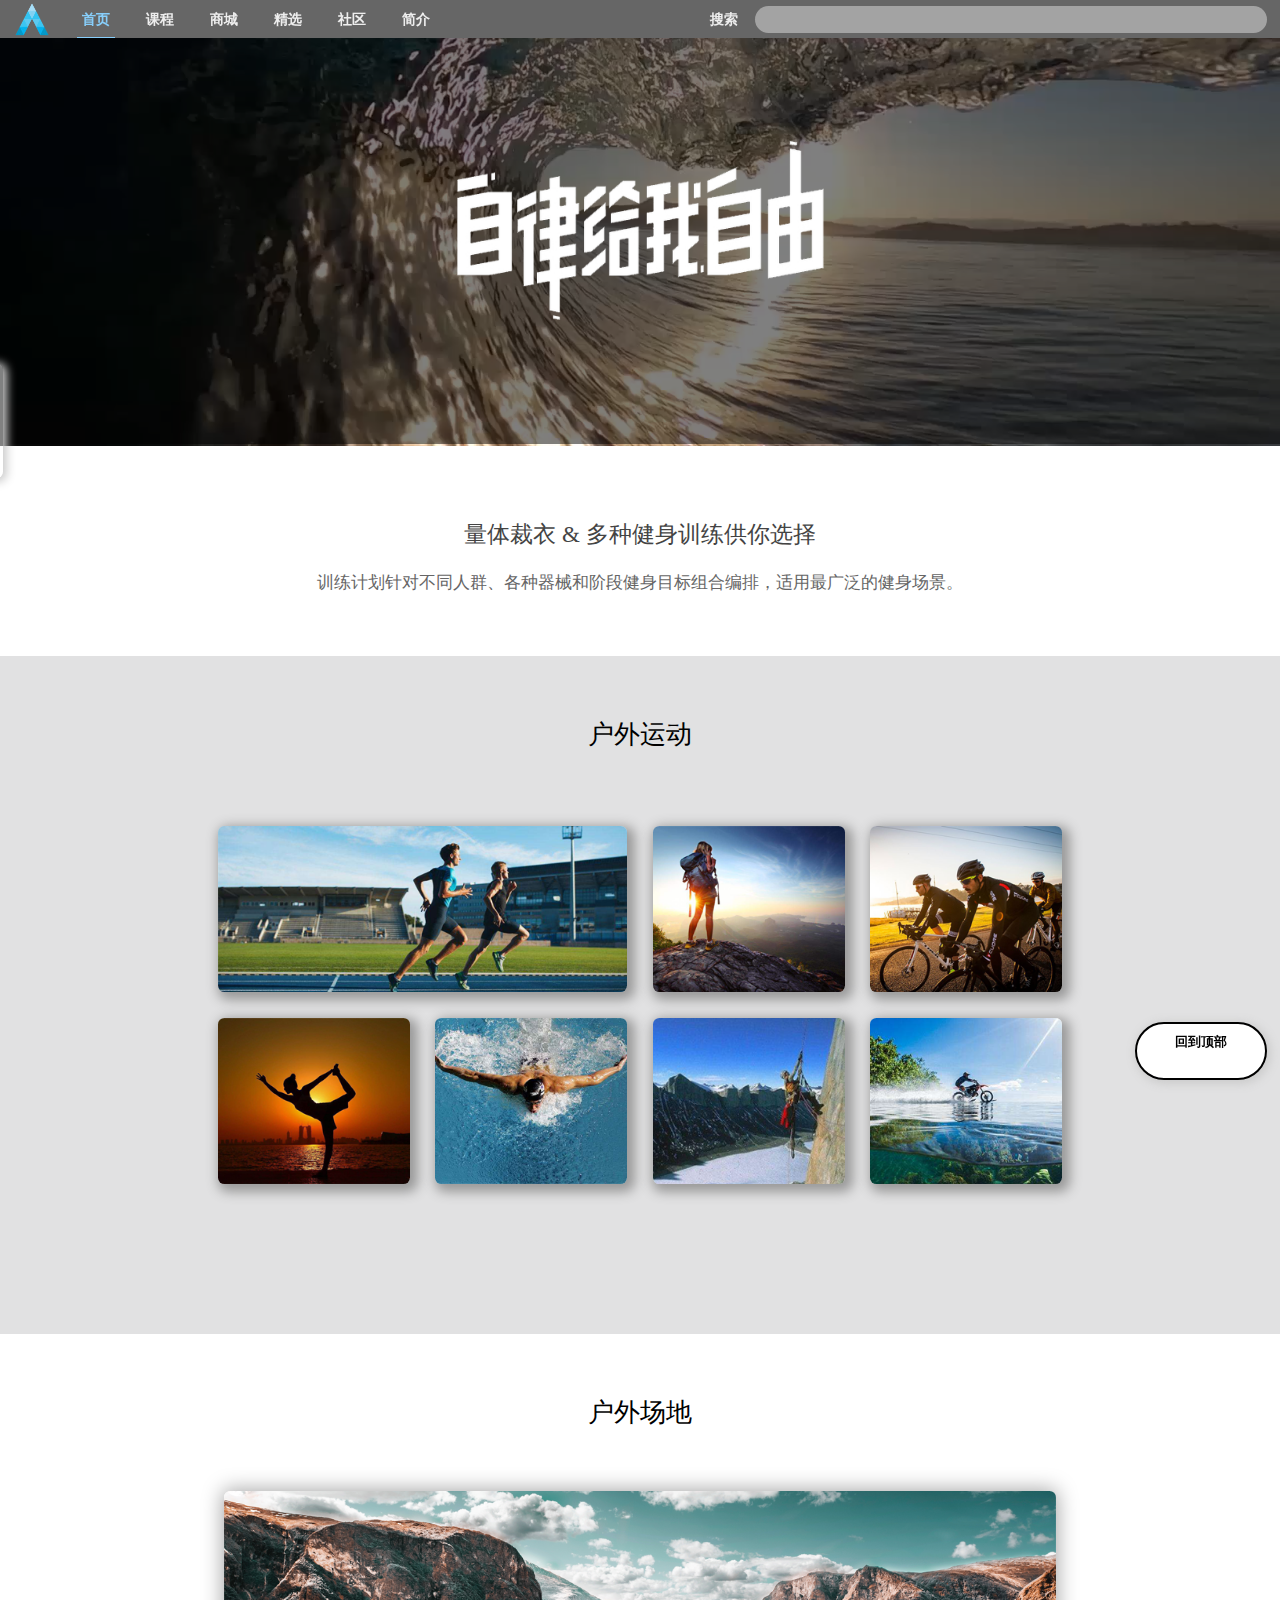
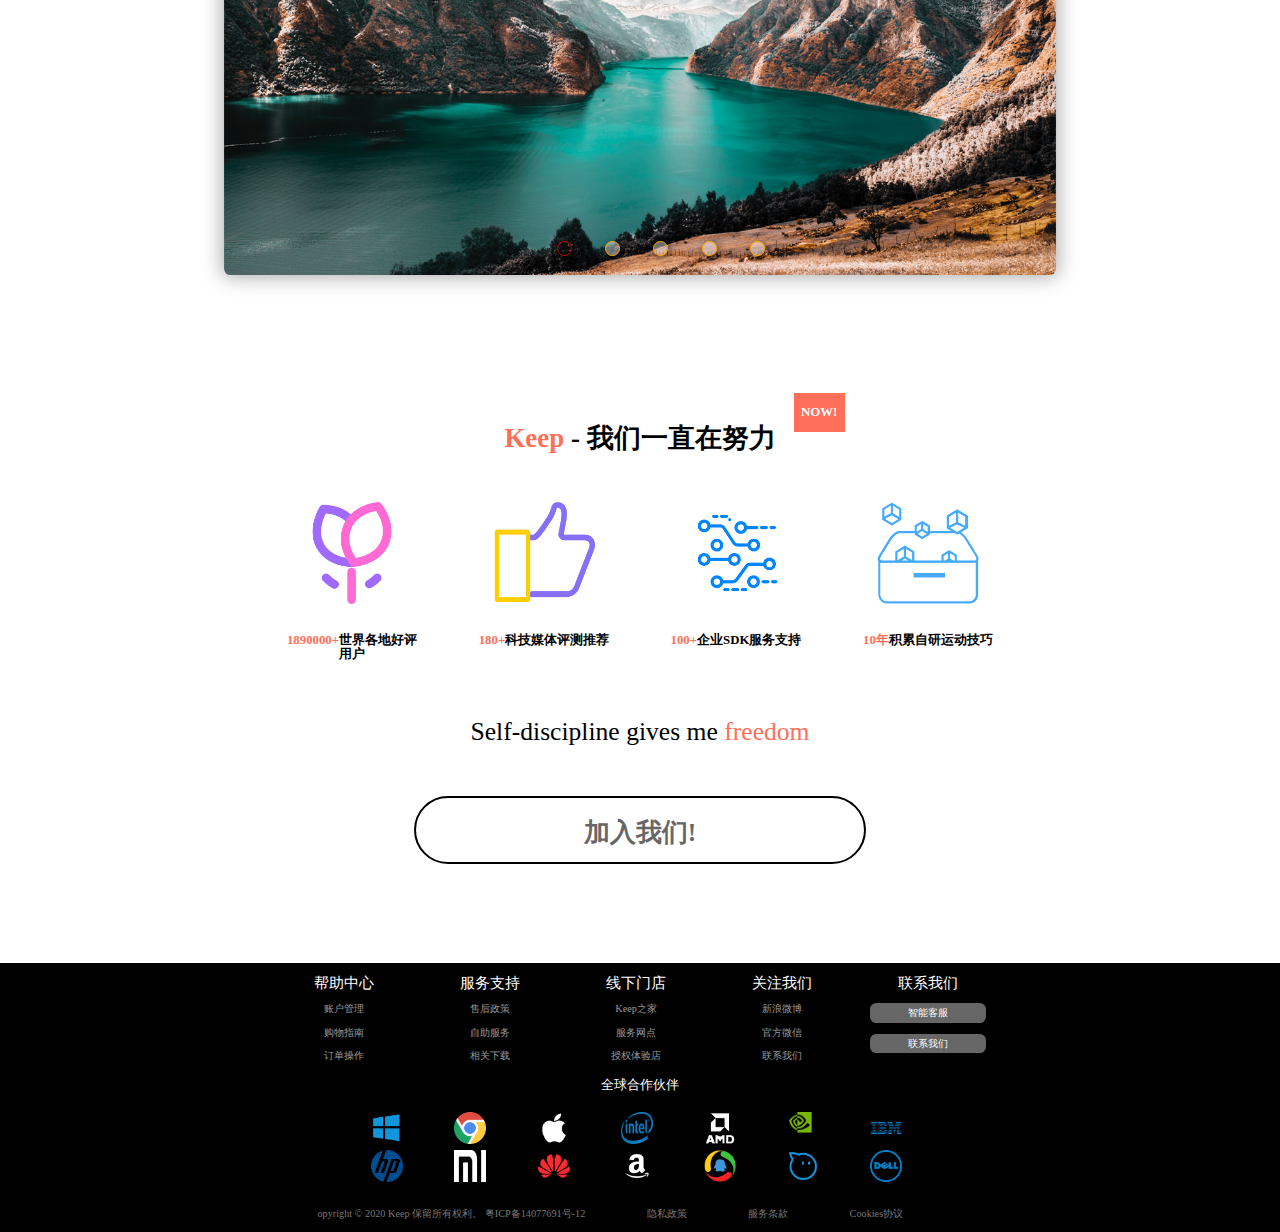
==== commit cd6989da: "其它分辨率适配" ====
--- a/index.html
+++ b/index.html
@@ -370,9 +370,15 @@
                 <li>
                     <p>opyright © 2020 Keep 保留所有权利。 粤ICP备14077691号-12</p>
                 </li>
-                <li><a href="https://www.gotokeep.com/privacy">隐私政策</a></li>
-                <li><a href="###">服务条款</a></li>
-                <li><a href="###">Cookies协议</a></li>
+                <li>
+                    <p>隐私政策</p>
+                </li>
+                <li>
+                    <p>服务条款</p>
+                </li>
+                <li>
+                    <p>Cookies协议</p>
+                </li>
             </ul>
 
         </div>
--- a/css/video.css
+++ b/css/video.css
@@ -1,5 +1,4 @@
 #video {
-    margin-top: 3vw;
     margin: 3vw auto;
     width: 100%;
 }
@@ -14,10 +13,10 @@
     position: absolute;
     top: 3vw;
     width: 100%;
+    height: 31.7vw;
 
     background: rgba(0, 0, 0, .5);
 
-    /* transition: 1s; */
     transition: background .6s ease-in-out;
 }
 
@@ -29,8 +28,8 @@
 #video #img {
     margin: 8vw auto;
 
-    width: 35%;
-    height: 50%;
+    width: 30%;
+    height: 14vw;
 
     background: url(../images/zilu.png) no-repeat;
     background-size: 100% 100%;
--- a/css/lytc.css
+++ b/css/lytc.css
@@ -1,18 +1,20 @@
 #lytc {
     text-align: center;
+    width: 100%;
+    height: 13vw;
 }
 
 #lytc #p1 {
-    padding-top: 1%;
+    padding-top: 2.5vw;
 
-    font-size: 35px;
+    font-size: 1.8vw;
     color: #444;
 }
 
 #lytc #p2 {
-    margin-bottom: 5%;
-    padding-top: 2%;
+    margin-bottom: 5vw;
+    padding-top: 2vw;
 
-    font-size: 25px;
+    font-size: 1.3vw;
     color: #666;
 }--- a/css/ydff.css
+++ b/css/ydff.css
@@ -1,47 +1,46 @@
 #ydff {
     width: 100%;
+    height: 53vw;
 
     background-color: #e1e1e2;
 }
 
 /* p1 */
 #ydff #p1 {
-    padding: 3% 0;
+    padding: 5vw 0;
 
     text-align: center;
-    font-size: 40px;
+    font-size: 2vw;
 }
 
 /* ul */
 #ydff ul {
     margin: 0 auto;
-    padding-bottom: 7%;
 
     list-style: none;
 
-    width: 1200px;
-    height: 500px;
+    width: 68vw;
+    height: 30vw;
 }
 
 #ydff ul li {
-    margin-top: 2%;
-    margin-left: 2%;
-    margin-bottom: 1.3%;
-    margin-right: 1.3%;
+    margin-top: 1vw;
+    margin-left: 1vw;
+    margin-right: 1vw;
+    margin-bottom: 1vw;
 
+    width: 15vw;
+    height: 13vw;
     float: left;
 
-    width: 240px;
-    height: 215px;
+    border-radius: 0.5vw;
+    box-shadow: 0.3vw 0.3vw 0.9vw 0.3vw #999;
 
-    transition: .8s;
-
-    border-radius: 9px;
-    box-shadow: 2px 2px 10px 2px #999;
+    transition: transform .8s;
 }
 
 #ydff ul li:nth-child(1) {
-    width: 520px;
+    width: 32vw;
     background: url(../images/ydff/paobu.png);
     background-size: 100% 100%;
 }
@@ -82,40 +81,39 @@
 
 /* d1  */
 #ydff ul li .d1 {
-    height: 215px;
+    height: 100%;
     background: rgba(0, 0, 0, 0);
     transition: 1s;
 }
 
 #ydff ul li:hover .d1 {
-    border-radius: 9px;
+    border-radius: 0.5vw;
     background-color: rgba(0, 0, 0, .3);
 }
 
 #ydff ul li .d2 {
     margin: 0 auto;
-    width: 200px;
-    height: 140px;
-    transition: 1s;
+    width: 10vw;
+    height: 8vw;
 }
 
 #ydff ul li:hover .d2 {
     background: url(../images/m1.png) no-repeat;
-    background-size: 200px 160px;
+    background-size: 100% 100%;
 }
 
 #ydff ul li .d3 {
-    margin: 20px 20px;
+    margin: 0 1vw;
     text-align: center;
 }
 
 #ydff ul li .d3 p {
-    font-size: 25px;
+    font-size: 1.5vw;
     font-weight: bold;
     transition: .5s;
     color: rgba(0, 0, 0, 0);
 }
 
 #ydff ul li:hover .d3 p {
-    color: rgba(256, 256, 256, 1);
+    color: rgba(255, 255, 255, 1);
 }--- a/css/jsqc.css
+++ b/css/jsqc.css
@@ -1,27 +1,27 @@
 #jsqc {
     width: 100%;
-    height: 800px;
+    height: 45vw;
 }
 
 #jsqc p {
-    margin: 3% 0;
+    margin: 5vw 0;
 
     text-align: center;
-    font-size: 40px;
+    font-size: 2vw;
 }
 
 #jsqc #imgBox {
     margin: 0 auto;
     position: relative;
 
-    width: 1200px;
-    height: 550px;
+    width: 65vw;
+    height: 30vw;
 
-    border-radius: 9px;
+    border-radius: 0.5vw;
     box-shadow: 0 0 20px 2px #aaa;
 
     overflow: hidden;
-    transition: .8s;
+    transition: transform .8s;
 }
 
 #jsqc #imgBox:hover {
@@ -31,12 +31,15 @@
 
 #jsqc #imgBoxList {
     margin: 0 auto;
-    width: 7200px;
-    height: 550px;
+
+    width: 390vw;
+    height: 30vw;
 }
 
 #jsqc #imgBoxList img {
     float: left;
+    width: 65vw;
+    height: 30vw;
 }
 
 #jsqc ul {
@@ -50,18 +53,18 @@
 }
 
 #jsqc li {
-    width: 20px;
-    height: 20px;
+    width: 1vw;
+    height: 1vw;
 
     background-color: rgba(255, 255, 255, .4);
     box-shadow: 2px 2px 6px 2px rgba(0, 0, 0, .3);
-    border: solid 2px orange;
+    border: solid 0.11vw orange;
     border-radius: 50%;
 
-    transition: .7s;
+    transition: .4s;
 }
 
 #jsqc li.active {
     background-color: rgba(100, 100, 100, 0);
-    border: solid 2px rgba(255, 0, 0, .7);
+    border: solid 0.11vw rgba(255, 0, 0, .7);
 }--- a/css/nuli.css
+++ b/css/nuli.css
@@ -2,6 +2,7 @@
     margin: 0 auto;
 
     width: 100%;
+    height: 46vw;
 
     text-align: center;
 }
@@ -10,24 +11,24 @@
 #nuli #nuli1-1 {
     margin: 0 auto;
 
-    width: 1200px;
-    height: 200px;
+    width: 60vw;
+    height: 10vw;
 }
 
 #nuli #nuli1-1 p {
-    font-size: 40px;
+    font-size: 2.1vw;
     font-weight: bold;
-    line-height: 200px;
+    line-height: 10vw;
 }
 
 #nuli #nuli1-1 div {
-    margin: -160px 820px;
+    margin: -8.5vw 42vw;
 
-    width: 80px;
-    height: 60px;
+    width: 4vw;
+    height: 3vw;
 
-    line-height: 60px;
-    font-size: 20px;
+    line-height: 3vw;
+    font-size: 1vw;
     font-weight: bold;
     color: white;
 
@@ -37,61 +38,57 @@
 /* ul */
 #nuli #nuli1 ul {
     margin: 0 auto;
-
     list-style: none;
 
-    overflow: hidden;
-
-    width: 1200px;
-    height: 200px;
+    width: 64vw;
+    height: 13vw;
 }
 
 #nuli #nuli1 ul li {
-    margin-left: 6%;
+    margin-left: 4vw;
+    float: left;
 
-    width: 17%;
-    height: 90px;
-
-    float: left;
+    width: 11vw;
+    height: 100%;
 }
 
 #nuli #nuli1 ul li div {
     margin: 0 auto;
-    width: 90px;
-    height: 90px;
+    width: 8vw;
+    height: 8vw;
 }
 
 #nuli #nuli1 ul li:nth-child(1) div {
     background: url(../images/努力/花.png) no-repeat;
-    background-size: 90px 90px;
+    background-size: 100% 100%;
 }
 
 #nuli #nuli1 ul li:nth-child(2) div {
     background: url(../images/努力/好评.png) no-repeat;
-    background-size: 90px 90px;
+    background-size: 100% 100%;
 }
 
 #nuli #nuli1 ul li:nth-child(3) div {
     background: url(../images/努力/支持.png) no-repeat;
-    background-size: 90px 90px;
+    background-size: 100% 100%;
 }
 
 #nuli #nuli1 ul li:nth-child(4) div {
     background: url(../images/努力/积累.png) no-repeat;
-    background-size: 90px 90px;
+    background-size: 100% 100%;
 }
 
 /* nuli1-2 */
 #nuli #nuli1-2 {
     margin: 0 auto;
 
-    width: 1200px;
-    height: 200px;
+    width: 60vw;
+    height: 10vw;
 }
 
 #nuli #nuli1-2 p {
-    font-size: 40px;
-    line-height: 200px;
+    font-size: 2vw;
+    line-height: 10vw;
 }
 
 /* p */
@@ -100,32 +97,31 @@
 }
 
 #nuli #nuli1 ul p span {
-    font-size: 20px;
+    font-size: 1vw;
 }
 
 #nuli #nuli1 ul li p {
     margin-top: 20%;
 
-    font-size: 20px;
+    font-size: 1vw;
     font-weight: bold;
 }
 
 /* yes */
 #nuli #nuli1 .yes {
     width: 100%;
-    height: 200px;
 }
 
 #nuli #nuli1 .yes #yes-1 {
     margin: 0 auto;
 
-    width: 700px;
-    height: 100px;
+    width: 35vw;
+    height: 5vw;
 
-    border: solid 3px black;
-    border-radius: 50px;
+    border: solid 0.2vw black;
+    border-radius: 9vw;
 
-    transition: .5s;
+    transition: background .5s;
 }
 
 #nuli #nuli1 .yes #yes-1:hover {
@@ -135,12 +131,12 @@
 #nuli #nuli1 .yes #yes-1 a {
     color: #666;
 
-    font-size: 40px;
+    font-size: 2vw;
     font-weight: bold;
-    line-height: 110px;
+    line-height: 5.5vw;
     text-decoration: none;
 
-    transition: 1s;
+    transition: color 1s;
 }
 
 #nuli #nuli1 .yes #yes-1:hover a {
--- a/css/end.css
+++ b/css/end.css
@@ -1,6 +1,6 @@
 #end {
     background-color: #000000;
-    padding-bottom: 5px;
+    height: 21vw;
 }
 
 #end a {
@@ -10,14 +10,13 @@
 #end #end_kj {
     margin: 0 auto;
 
-    width: 1200px;
+    width: 60vw;
 }
 
 /* ul */
 #end #end_u1 {
     margin: 0 auto;
-
-    height: 160px;
+    height: 9vw;
 
     text-align: center;
     list-style: none;
@@ -25,26 +24,26 @@
 
 #end #end_u1 li {
     margin-left: 4%;
+    float: left;
 
     width: 15%;
-
-    float: left;
+    height: 100%;
 }
 
 #end #end_u1 li .end_p1 {
-    font-size: 24px;
+    font-size: 1.2vw;
     color: white;
 }
 
 #end #end_u1 li p {
     margin-top: 10%;
 
-    font-size: 16px;
+    font-size: 0.8vw;
     color: #999;
 }
 
 #end #end_u1 li a p {
-    transition: .5s;
+    transition: color .5s;
 }
 
 #end #end_u1 li a p:hover {
@@ -55,11 +54,11 @@
     width: 100%;
 
     background: #666;
-    border-radius: 9px;
+    border-radius: 0.5vw;
 }
 
 #end #end_u1 li:last-child div p {
-    line-height: 30px;
+    line-height: 1.5vw;
     color: white;
 }
 
@@ -67,23 +66,20 @@
 #end #hzhb {
     margin: 0 auto;
 
-    width: 1000px;
+    width: 50vw;
 }
 
 #end #hzhb p {
-    margin-top: 2%;
-
     color: white;
 
     text-align: center;
-    font-size: 20px;
+    font-size: 1vw;
 }
 
 #end #hzhb ul {
     margin: 2% auto;
 
-    height: 140px;
-
+    height: 7vw;
     list-style: none;
 }
 
@@ -93,8 +89,8 @@
 
     float: left;
 
-    width: 50px;
-    height: 50px;
+    width: 2.5vw;
+    height: 2.5vw;
 }
 
 #end #hzhb ul li img {
@@ -104,19 +100,19 @@
 
 /* u3 */
 #end #u3 {
-    margin: 2% auto;
-
-    width: 1200px;
-    height: 20px;
+    width: 60vw;
+    height: 1vw;
 
     color: #777;
+    list-style: none;
+}
 
-    list-style: none;
+#end #u3 p{
+    font-size: 0.8vw;
 }
 
 #end #u3 li {
     margin-left: 8%;
-
     float: left;
 }
 
--- a/css/xfc.css
+++ b/css/xfc.css
@@ -1,35 +1,33 @@
 #xfc {
     position: fixed;
-    left: -45px;
-    top: 0;
+    left: -2.25vw;
+    top: 1vw;
 
-    width: 50px;
-    height: 180px;
+    width: 2.5vw;
+    height: 9vw;
     background: rgba(255, 255, 255, .5);
 
-    border-top-right-radius: 9px;
-    border-bottom-right-radius: 9px;
+    border-top-right-radius: 0.5vw;
+    border-bottom-right-radius: 0.5vw;
     box-shadow: 2px 2px 10px 2px #ccc;
 
-    transition: .5s;
+    transition: left .5s;
 }
 
 #xfc ul li {
     list-style: none;
 
     width: 100%;
-    height: 45px;
+    height: 2.25vw;
 
-    line-height: 40px;
-
-    transition: .3s;
+    line-height: 2vw;
 }
 
 #xfc ul li:first-child {
-    border-top-right-radius: 9px;
+    border-top-right-radius: 0.5vw;
 }
 
 #xfc ul li img {
-    margin-left: 4px;
-    width: 40px;
+    margin-left: 0.2vw;
+    width: 2vw;
 }--- a/css/goTop.css
+++ b/css/goTop.css
@@ -7,13 +7,18 @@
     width: 10%;
     height: 6%;
 
-    border-radius: 50px;
+    border-radius: 2.5vw;
     box-shadow: 2px 2px 10px 2px #ccc;
-    border: solid 3px black;
+    border: solid 0.2vw black;
 
     background-color: white;
 
-    transition: .7s;
+    transition: border, background-color, bottom .8s;
+}
+
+#goTop:hover {
+    background-color: black;
+    border: solid 0.2vw orange;
 }
 
 #goTop a {
@@ -26,17 +31,12 @@
     text-align: center;
     text-decoration: none;
 
-    font-size: 20px;
+    font-size: 1vw;
     font-weight: bold;
 
     color: black;
 
-    transition: .5s;
-}
-
-#goTop:hover {
-    background-color: black;
-    border: solid 3px orange;
+    transition: color .8s;
 }
 
 #goTop:hover a {
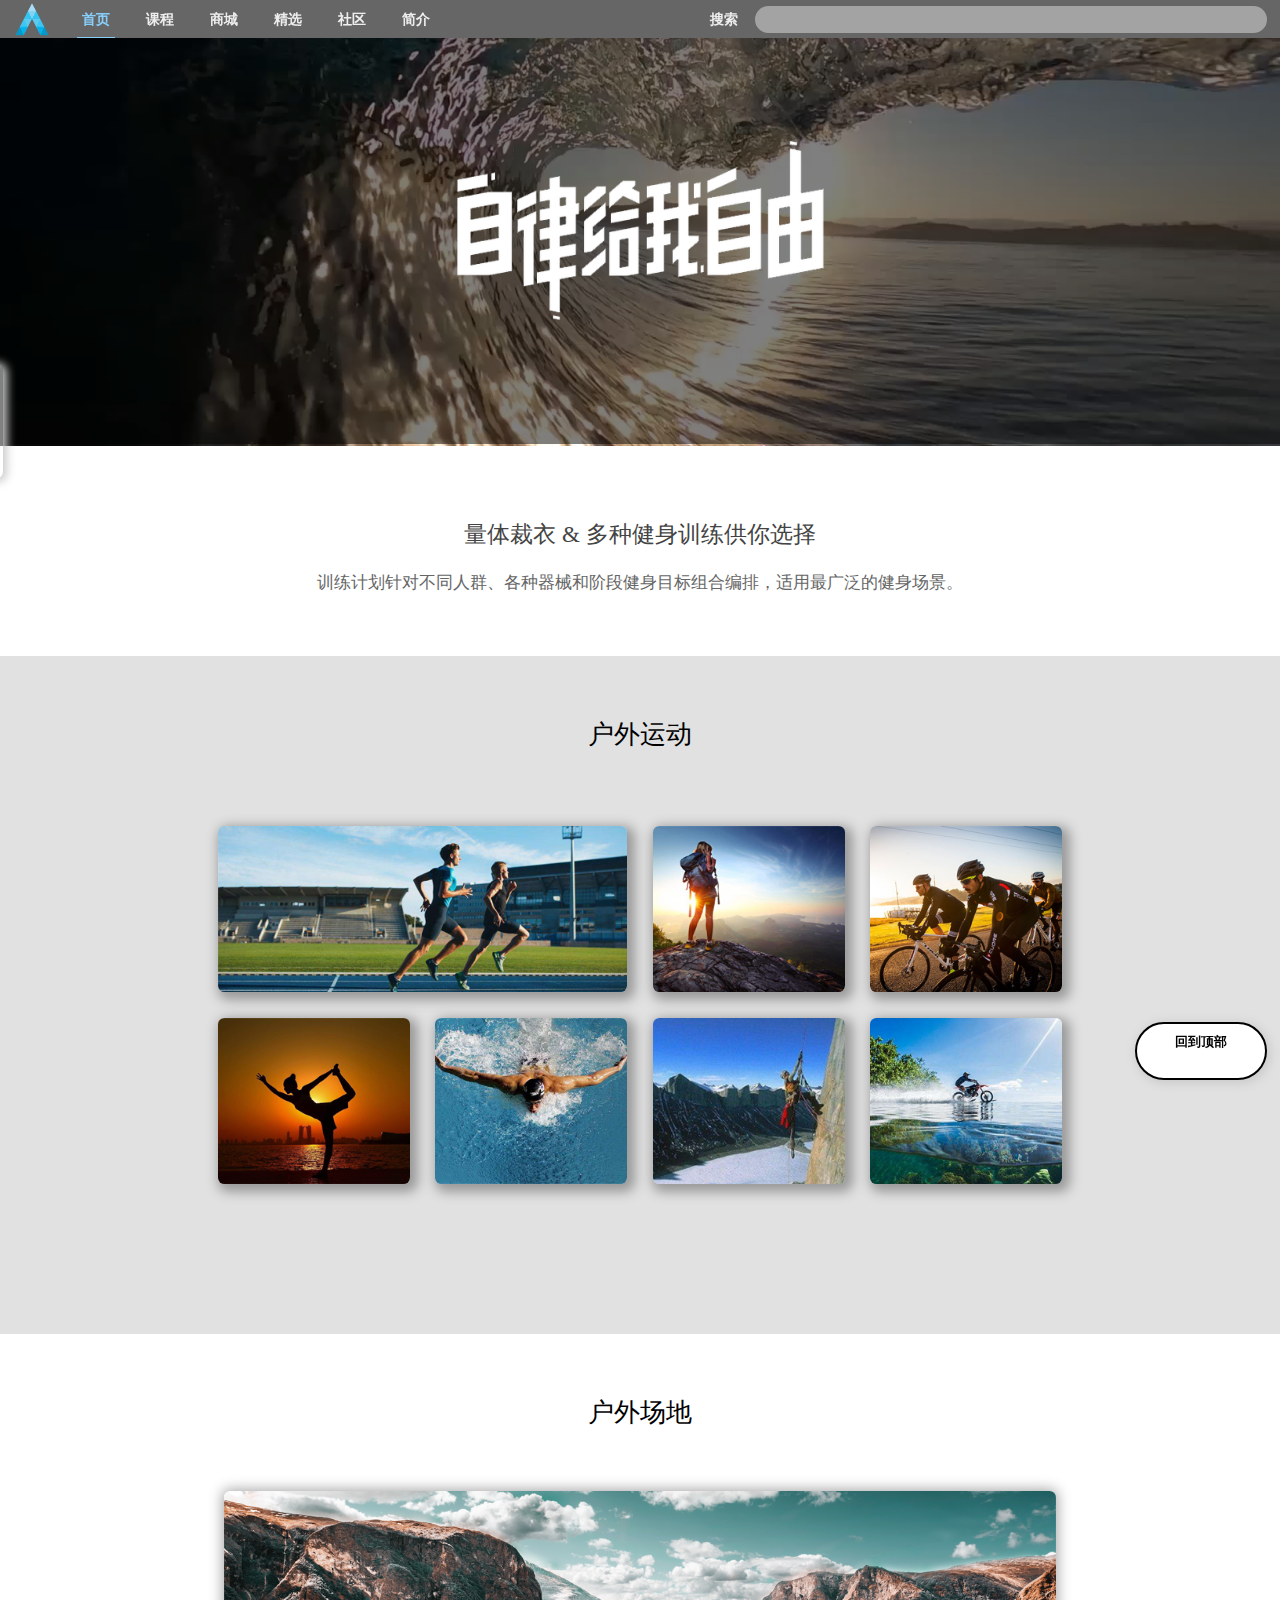
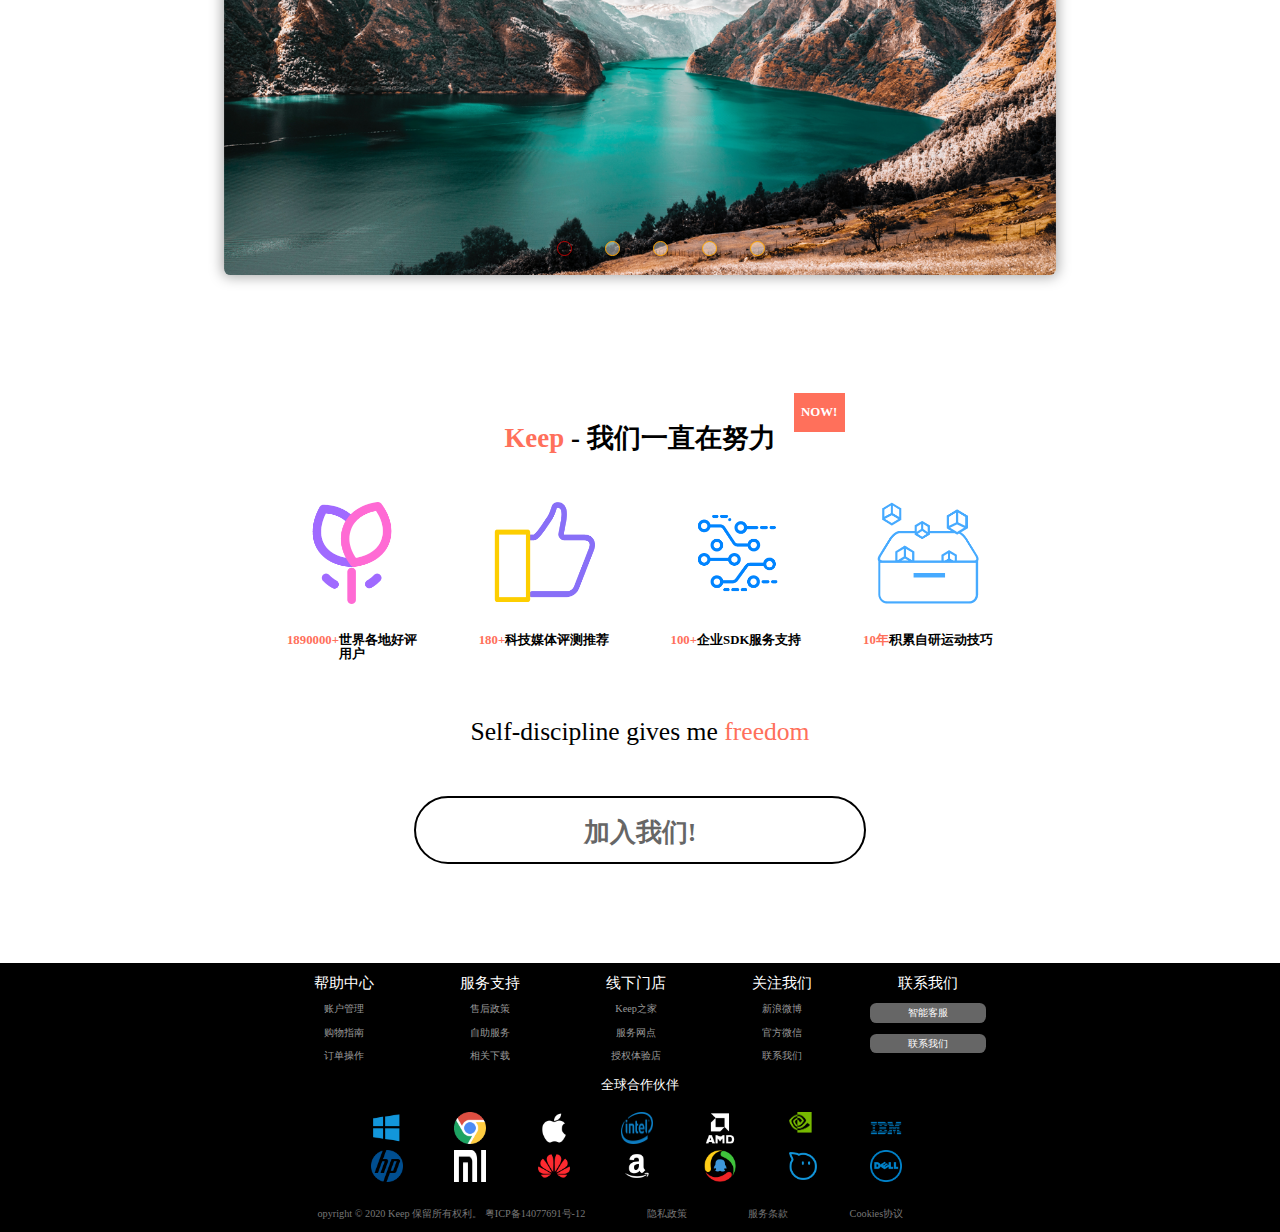
==== commit 0635e790: "细节改变" ====
--- a/index.html
+++ b/index.html
@@ -29,8 +29,8 @@
 <body>
     <div id="top">
         <ul id="top_left">
-            <li><a href="https://kisssum.gitee.io/keep2"><img src="images/Logo.png" alt=""></a></li>
-            <li><a class="cur" href="https://kisssum.gitee.io/keep2">首页</a></li>
+            <li><a href="https://kisssum.gitee.io/keep3"><img src="images/Logo.png" alt=""></a></li>
+            <li><a class="cur" href="https://kisssum.gitee.io/keep3">首页</a></li>
             <li><a href="https://www.gotokeep.com/training">课程</a></li>
             <li><a href="https://mall.jd.com/index-1000093043.html">商城</a></li>
             <li><a href="https://www.gotokeep.com/explore">精选</a></li>
--- a/css/jsqc.css
+++ b/css/jsqc.css
@@ -18,10 +18,10 @@
     height: 30vw;
 
     border-radius: 0.5vw;
-    box-shadow: 0 0 20px 2px #aaa;
+    box-shadow: 0 0 1vw 0.1vw #aaa;
 
     overflow: hidden;
-    transition: transform .8s;
+    transition: transform .8s, box-shadow .8s;
 }
 
 #jsqc #imgBox:hover {
--- a/css/goTop.css
+++ b/css/goTop.css
@@ -13,7 +13,7 @@
 
     background-color: white;
 
-    transition: border, background-color, bottom .8s;
+    transition: .8s;
 }
 
 #goTop:hover {
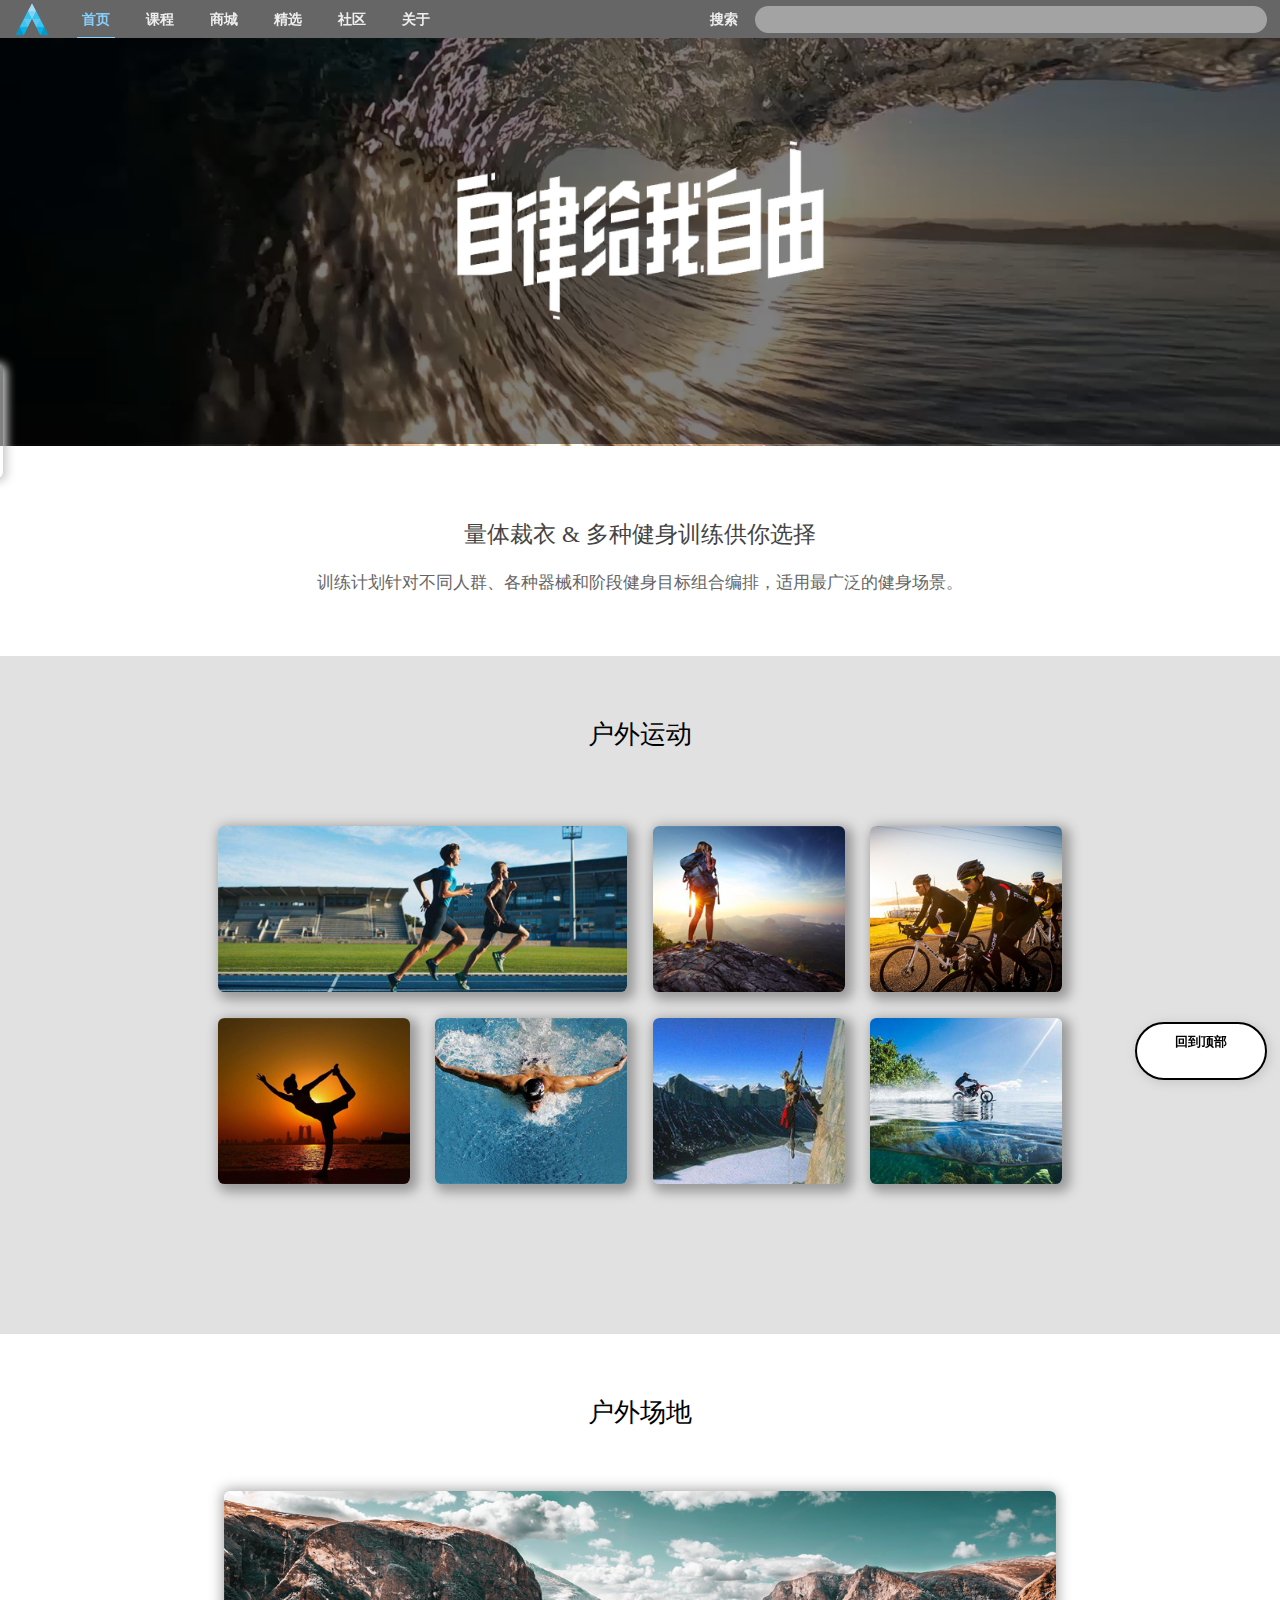
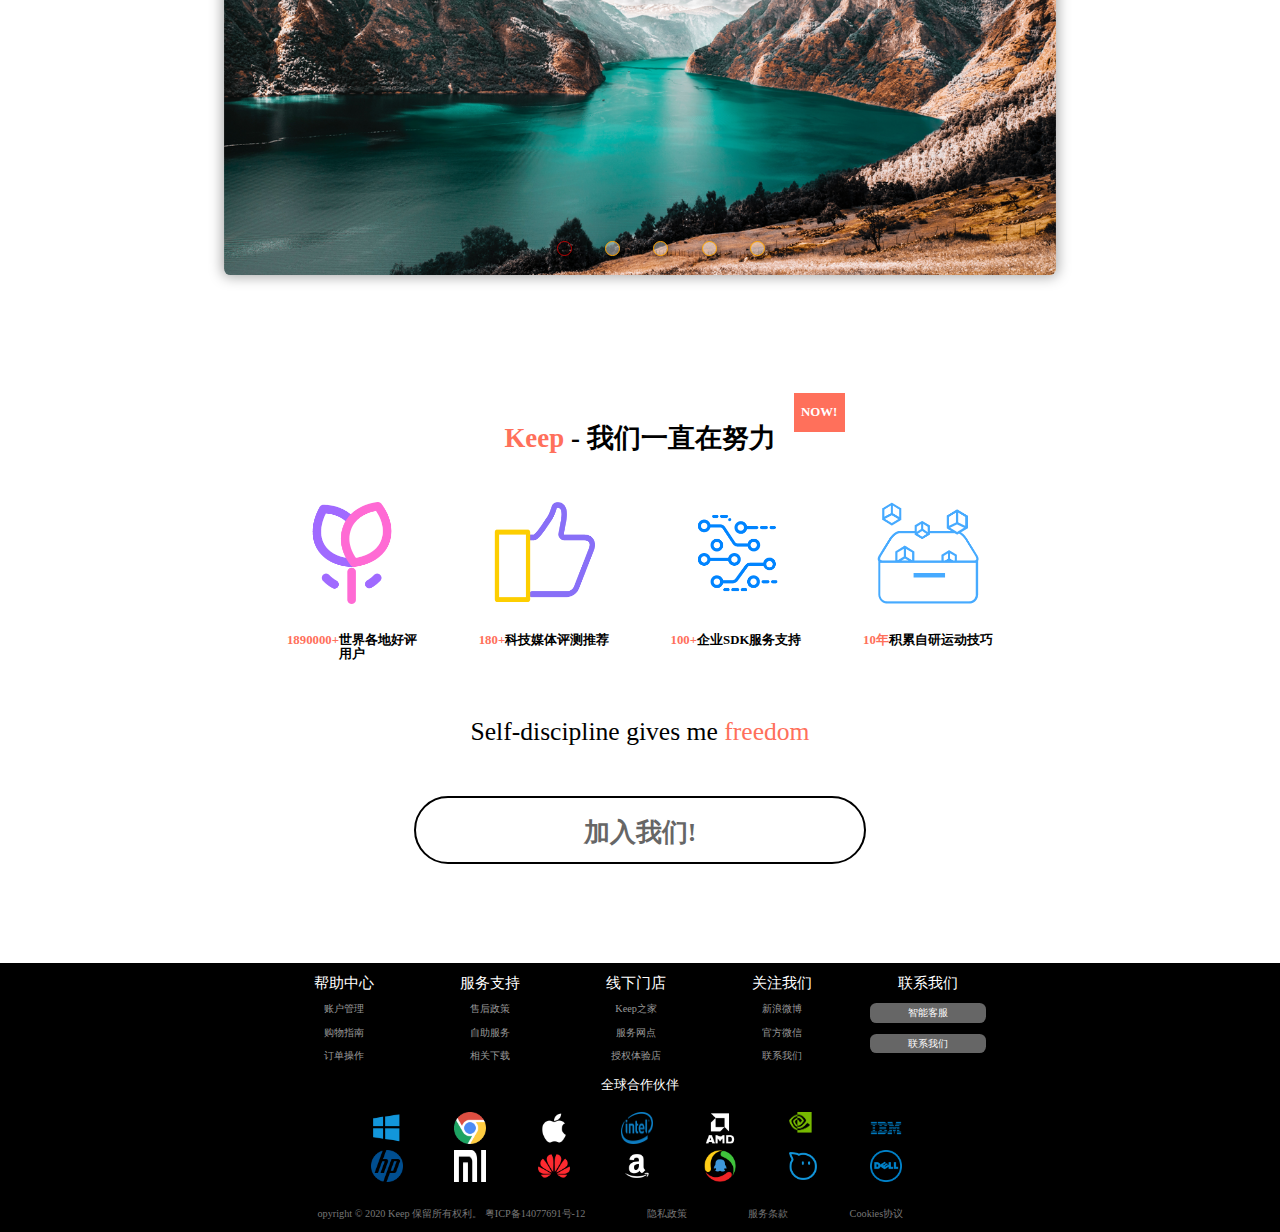
==== commit 895a6c5e: "简介页改为关于我们" ====
--- a/index.html
+++ b/index.html
@@ -35,7 +35,7 @@
             <li><a href="https://mall.jd.com/index-1000093043.html">商城</a></li>
             <li><a href="https://www.gotokeep.com/explore">精选</a></li>
             <li><a href="https://www.gotokeep.com/explore">社区</a></li>
-            <li><a href="JianJiePager/index.html">简介</a></li>
+            <li><a href="JianJiePager/index.html">关于</a></li>
             <p></p>
         </ul>
 
--- a/css/jump.css
+++ b/css/jump.css
@@ -6,8 +6,8 @@
     width: 50%;
     height: 60%;
 
-    border-radius: 90px;
-    border: solid 2px white;
+    border-radius: 1.5vw;
+    border: solid 0.1vw white;
     box-shadow: 1px 1px 1px 1px #ccc;
     background-color: rgba(255, 255, 255, .9);
 
@@ -17,22 +17,30 @@
 #jump ul {
     margin: 7% auto;
 
-    width: 70%;
+    width: 37vw;
+    height: 23vw;
+
+    font-size: 1vw;
 }
 
 #jump ul li {
     width: 100%;
+    height: 2vw;
+}
+
+#jump ul li:nth-child(5) {
+    height: 7vw;
 }
 
 #jump ul li:last-child {
     margin: 0 auto;
-    height: 30px;
+    height: 1.5vw;
 }
 
 #jump ul li:last-child button {
     margin-right: 3%;
     width: 10%;
-    height: 25px;
+    height: 1.25vw;
     float: left;
 }
 
@@ -55,11 +63,11 @@
 
 .form_hint,
 .required_notification {
-    font-size: 13px;
+    font-size: 0.65vw;
 }
 
 .contact_form ul {
-    width: 750px;
+    width: 37.5vw;
     list-style-type: none;
     list-style-position: outside;
     margin: 0;
@@ -67,7 +75,7 @@
 }
 
 .contact_form li {
-    padding: 12px;
+    padding: 0.6vw;
     border-bottom: 1px solid #eee;
     position: relative;
 }
@@ -84,42 +92,48 @@
 
 .required_notification {
     color: #d45252;
-    margin: 5px 0 0 0;
+    margin: 0.25vw 0 0 0;
     display: inline;
     float: right;
 }
 
 .contact_form label {
-    width: 150px;
-    margin-top: 3px;
+    width: 7.5vw;
+    margin-top: 0.15vw;
     display: inline-block;
     float: left;
-    padding: 3px;
+    padding: 0.15vw;
 }
 
 .contact_form input {
-    height: 20px;
-    width: 220px;
-    padding: 5px 8px;
+    height: 1vw;
+    width: 11vw;
+    padding: 0.25vw 0.4vw;
 }
 
 .contact_form textarea {
-    padding: 8px;
-    width: 300px;
+    padding: 0.4vw;
+    width: 25vw;
 }
 
 .contact_form input,
 .contact_form textarea {
-    border: 1px solid #aaa;
-    box-shadow: 0px 0px 3px #ccc, 0 10px 15px #eee inset;
-    border-radius: 2px;
-}
+    border: 0.05vw solid #aaa;
+    box-shadow: 0 0 0.15vw #ccc, 0 0.5vw 0.78vw #eee inset;
+    border-radius: 0.1vw;
+
+    padding-right: 3.5vw;
+    transition: padding .25s;
+}
+
 
 .contact_form input:focus,
 .contact_form textarea:focus {
     background: #fff;
-    border: 1px solid #555;
-    box-shadow: 0 0 3px #aaa;
+    border: 0.05vw solid #555;
+    box-shadow: 0 0 0.15vw #aaa;
+
+    padding-right: 3.5vw;
 }
 
 button .submit {
@@ -163,24 +177,6 @@
     -o-box-shadow: 0 0 10px 5px #356b0b inset;
 }
 
-.contact_form input:focus,
-.contact_form textarea:focus {
-    padding-right: 70px;
-}
-
-.contact_form input,
-.contact_form textarea {
-    -moz-transition: padding .25s;
-    -webkit-transition: padding .25s;
-    -o-transition: padding .25;
-    transition: padding .25s
-}
-
-.contact_form input,
-.contact_form textarea {
-    padding-right: 30px
-}
-
 input:required,
 textarea:required {
     background: #fff url(../images/prompt-star.png) no-repeat 98% center;
